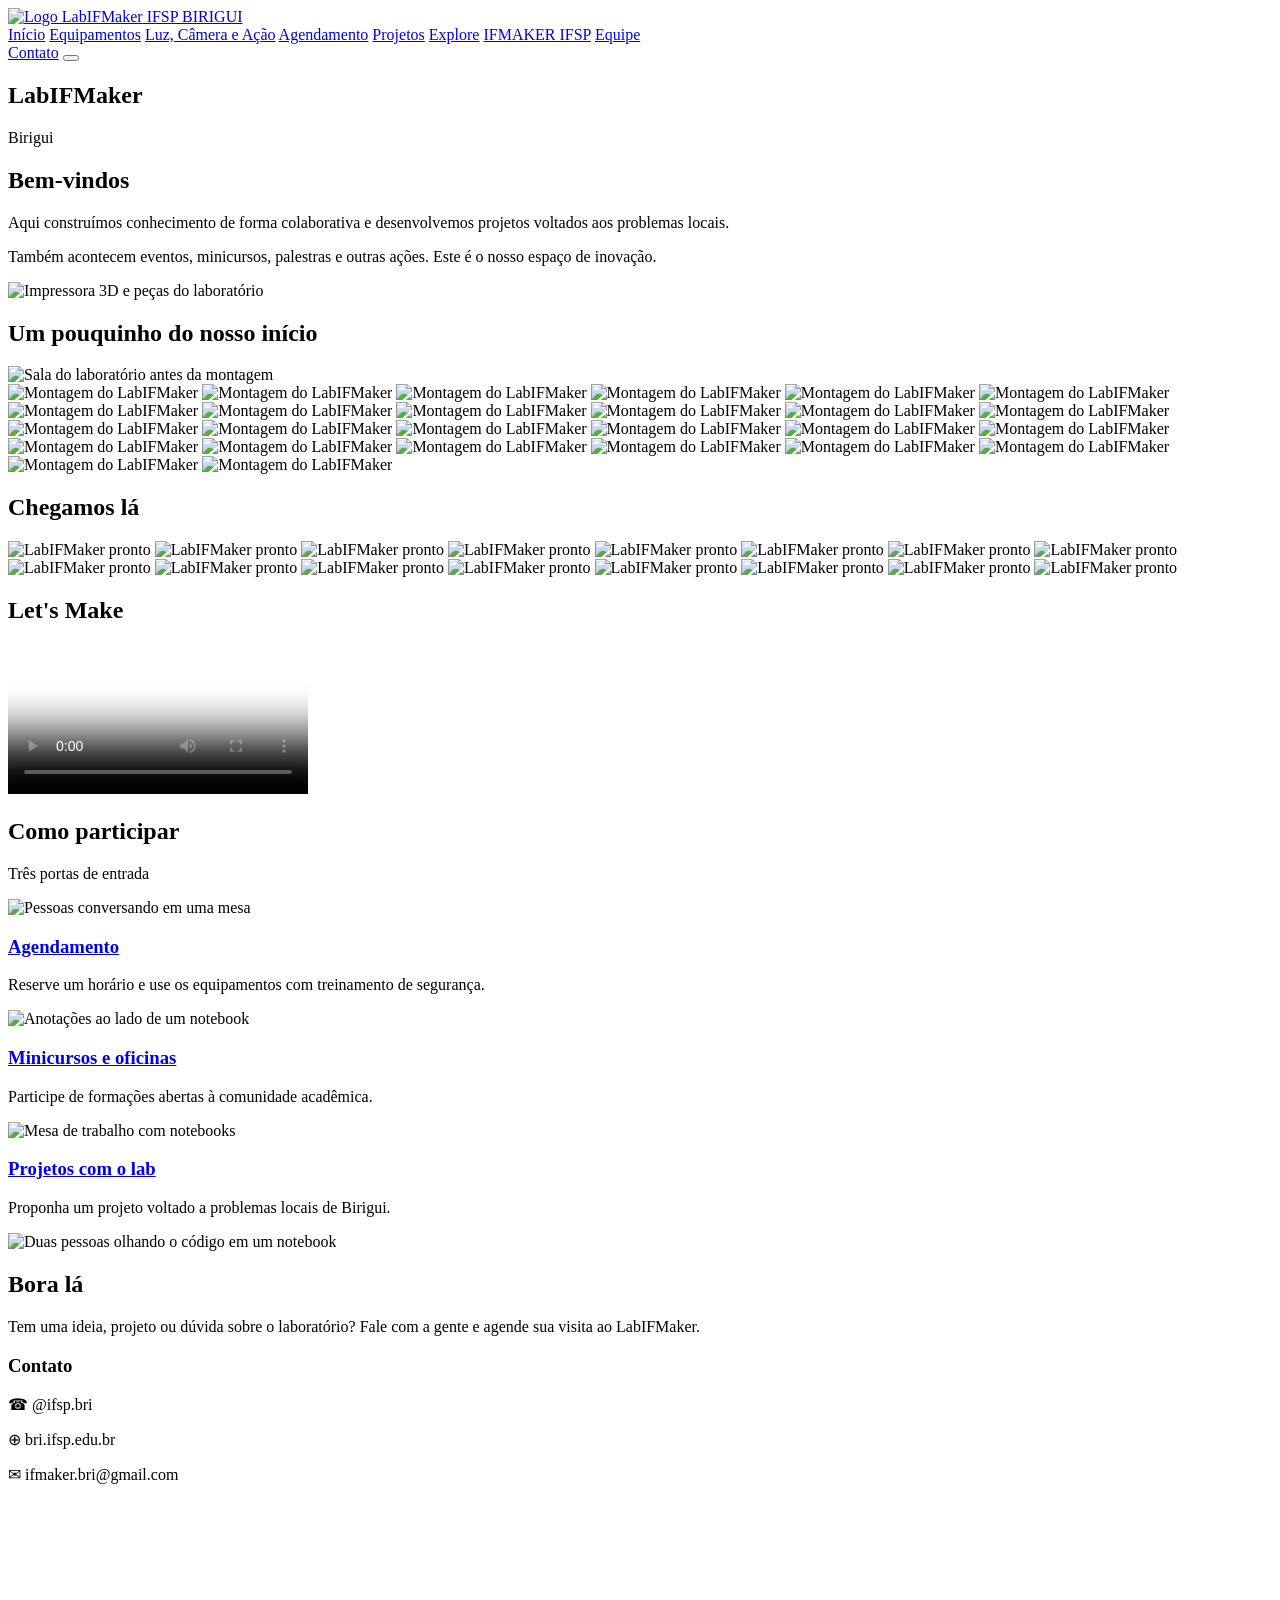
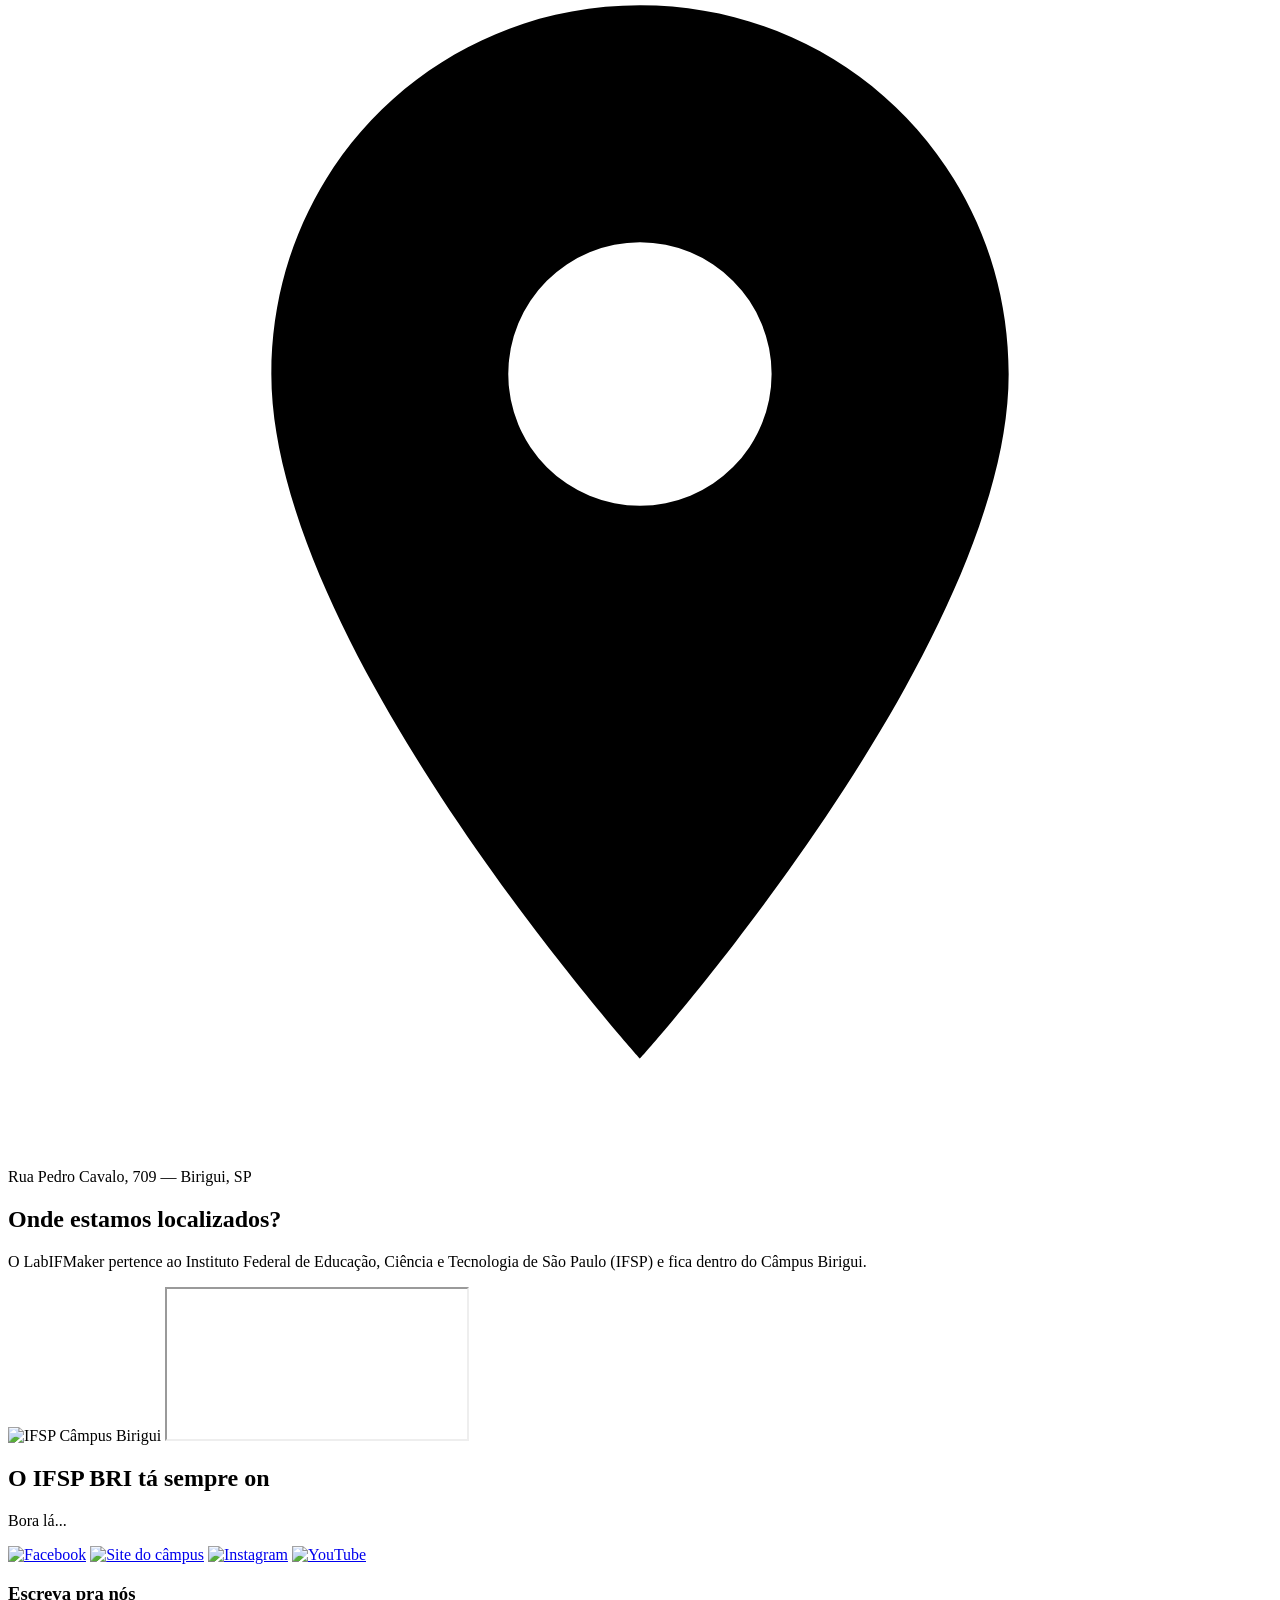
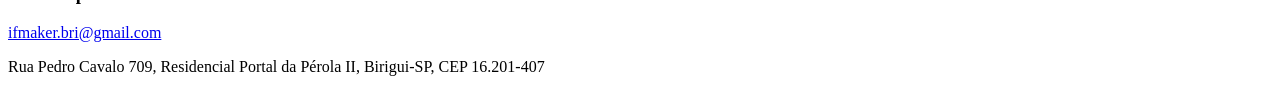
==== index.html @ 1c6f5b5e "implementação do JS" ====
<!DOCTYPE html>
<html lang="pt-br">
<head>
  <meta charset="UTF-8">
  <meta name="viewport" content="width=device-width, initial-scale=1">
  <title>Início - LabIFMaker Birigui</title>
  <link rel="preconnect" href="https://fonts.googleapis.com">
  <link rel="preconnect" href="https://fonts.gstatic.com" crossorigin>
  <link href="https://fonts.googleapis.com/css2?family=Poppins:wght@400;500;600;700&display=swap" rel="stylesheet">
  <link rel="stylesheet" href="style.css">
</head>
<body>

  <header>
    <a class="logo" href="index.html">
      <img src="IMGs/logo.png" alt="Logo LabIFMaker">
      IFSP BIRIGUI
    </a>
    <nav>
      <a href="index.html" class="ativo">Início</a>
      <a href="equipamentos.html">Equipamentos</a>
      <a href="luz-camera-acao.html">Luz, Câmera e Ação</a>
      <a href="agendamento.html">Agendamento</a>
      <a href="projetos.html">Projetos</a>
      <a href="explore.html">Explore</a>
      <a href="ifmaker-ifsp.html">IFMAKER IFSP</a>
      <a href="equipe.html">Equipe</a>
    </nav>
    <a class="botao" href="#contato">Contato</a>
    <button class="menu-botao" aria-label="Abrir menu"><span></span><span></span><span></span></button>
  </header>

  <section class="banner grande" style="background-image: url(IMGs/hero.jpg)">
    <h1>LabIFMaker</h1>
    <p>Birigui</p>
  </section>

  <section class="duas">
    <div>
      <h2 class="titulo">Bem-vindos</h2>
      <p>Aqui construímos conhecimento de forma colaborativa e desenvolvemos projetos voltados aos problemas locais.</p>
      <p>Também acontecem eventos, minicursos, palestras e outras ações. Este é o nosso espaço de inovação.</p>
    </div>
    <img src="IMGs/inicio-3.jpg" alt="Impressora 3D e peças do laboratório">
  </section>

  <section>
    <h2 class="titulo">Um pouquinho do nosso início</h2>
    <img class="largura" src="IMGs/inicio-5.jpg" alt="Sala do laboratório antes da montagem">
    <div class="carrossel">
      <img src="IMGs/inicio-4.jpg" alt="Montagem do LabIFMaker" loading="lazy">
      <img src="IMGs/inicio-6.jpg" alt="Montagem do LabIFMaker" loading="lazy">
      <img src="IMGs/inicio-7.jpg" alt="Montagem do LabIFMaker" loading="lazy">
      <img src="IMGs/inicio-8.jpg" alt="Montagem do LabIFMaker" loading="lazy">
      <img src="IMGs/inicio-9.jpg" alt="Montagem do LabIFMaker" loading="lazy">
      <img src="IMGs/inicio-10.jpg" alt="Montagem do LabIFMaker" loading="lazy">
      <img src="IMGs/inicio-11.jpg" alt="Montagem do LabIFMaker" loading="lazy">
      <img src="IMGs/inicio-12.jpg" alt="Montagem do LabIFMaker" loading="lazy">
      <img src="IMGs/inicio-13.jpg" alt="Montagem do LabIFMaker" loading="lazy">
      <img src="IMGs/inicio-14.jpg" alt="Montagem do LabIFMaker" loading="lazy">
      <img src="IMGs/inicio-15.jpg" alt="Montagem do LabIFMaker" loading="lazy">
      <img src="IMGs/inicio-16.jpg" alt="Montagem do LabIFMaker" loading="lazy">
      <img src="IMGs/inicio-17.jpg" alt="Montagem do LabIFMaker" loading="lazy">
      <img src="IMGs/inicio-18.jpg" alt="Montagem do LabIFMaker" loading="lazy">
      <img src="IMGs/inicio-19.jpg" alt="Montagem do LabIFMaker" loading="lazy">
      <img src="IMGs/inicio-20.jpg" alt="Montagem do LabIFMaker" loading="lazy">
      <img src="IMGs/inicio-21.jpg" alt="Montagem do LabIFMaker" loading="lazy">
      <img src="IMGs/inicio-22.jpg" alt="Montagem do LabIFMaker" loading="lazy">
      <img src="IMGs/inicio-23.jpg" alt="Montagem do LabIFMaker" loading="lazy">
      <img src="IMGs/inicio-24.jpg" alt="Montagem do LabIFMaker" loading="lazy">
      <img src="IMGs/inicio-25.jpg" alt="Montagem do LabIFMaker" loading="lazy">
      <img src="IMGs/inicio-26.jpg" alt="Montagem do LabIFMaker" loading="lazy">
      <img src="IMGs/inicio-27.jpg" alt="Montagem do LabIFMaker" loading="lazy">
      <img src="IMGs/inicio-28.jpg" alt="Montagem do LabIFMaker" loading="lazy">
      <img src="IMGs/inicio-29.jpg" alt="Montagem do LabIFMaker" loading="lazy">
      <img src="IMGs/inicio-30.jpg" alt="Montagem do LabIFMaker" loading="lazy">
    </div>
  </section>

  <section>
    <h2 class="titulo">Chegamos lá</h2>
    <div class="carrossel">
      <img src="IMGs/inicio-31.jpg" alt="LabIFMaker pronto" loading="lazy">
      <img src="IMGs/inicio-32.jpg" alt="LabIFMaker pronto" loading="lazy">
      <img src="IMGs/inicio-33.jpg" alt="LabIFMaker pronto" loading="lazy">
      <img src="IMGs/inicio-34.jpg" alt="LabIFMaker pronto" loading="lazy">
      <img src="IMGs/inicio-35.jpg" alt="LabIFMaker pronto" loading="lazy">
      <img src="IMGs/inicio-36.jpg" alt="LabIFMaker pronto" loading="lazy">
      <img src="IMGs/inicio-37.jpg" alt="LabIFMaker pronto" loading="lazy">
      <img src="IMGs/inicio-38.jpg" alt="LabIFMaker pronto" loading="lazy">
      <img src="IMGs/inicio-39.jpg" alt="LabIFMaker pronto" loading="lazy">
      <img src="IMGs/inicio-40.jpg" alt="LabIFMaker pronto" loading="lazy">
      <img src="IMGs/inicio-41.jpg" alt="LabIFMaker pronto" loading="lazy">
      <img src="IMGs/inicio-42.jpg" alt="LabIFMaker pronto" loading="lazy">
      <img src="IMGs/inicio-43.jpg" alt="LabIFMaker pronto" loading="lazy">
      <img src="IMGs/inicio-44.jpg" alt="LabIFMaker pronto" loading="lazy">
      <img src="IMGs/inicio-45.jpg" alt="LabIFMaker pronto" loading="lazy">
      <img src="IMGs/inicio-46.jpg" alt="LabIFMaker pronto" loading="lazy">
    </div>
  </section>

  <section>
    <h2 class="titulo">Let's Make</h2>
    <video controls poster="IMGs/inicio-47.jpg">
      <source src="VIDEOS/labifmaker-cnc-laser.mp4" type="video/mp4">
    </video>
  </section>

  <section id="participar">
    <div class="lateral">
      <div>
        <h2>Como participar</h2>
        <p class="subtitulo">Três portas de entrada</p>
      </div>
    </div>
    <div class="cards">
      <div class="card">
        <img src="IMGs/agendamento.jpg" alt="Pessoas conversando em uma mesa">
        <h3><a href="agendamento.html">Agendamento</a></h3>
        <p>Reserve um horário e use os equipamentos com treinamento de segurança.</p>
      </div>
      <div class="card">
        <img src="IMGs/oficinas.jpg" alt="Anotações ao lado de um notebook">
        <h3><a href="luz-camera-acao.html">Minicursos e oficinas</a></h3>
        <p>Participe de formações abertas à comunidade acadêmica.</p>
      </div>
      <div class="card">
        <img src="IMGs/projetos-lab.jpg" alt="Mesa de trabalho com notebooks">
        <h3><a href="projetos.html">Projetos com o lab</a></h3>
        <p>Proponha um projeto voltado a problemas locais de Birigui.</p>
      </div>
    </div>
  </section>

  <section id="contato">
    <img src="IMGs/contato.jpg" alt="Duas pessoas olhando o código em um notebook">
    <div class="direita">
      <h2>Bora lá</h2>
      <div class="linha">
        <p>Tem uma ideia, projeto ou dúvida sobre o laboratório? Fale com a gente e agende sua visita ao LabIFMaker.</p>
        <div class="caixa">
          <h3 class="chamada">Contato</h3>
          <p><span class="icone">&#9742;</span> @ifsp.bri</p>
          <p><span class="icone">&#8853;</span> bri.ifsp.edu.br</p>
          <p><span class="icone">&#9993;</span> ifmaker.bri@gmail.com</p>
          <p><span class="icone"><svg viewBox="0 0 24 24"><path d="M12 2C8.1 2 5 5.1 5 9c0 5.2 7 13 7 13s7-7.8 7-13c0-3.9-3.1-7-7-7zm0 9.5a2.5 2.5 0 1 1 0-5 2.5 2.5 0 0 1 0 5z"/></svg></span> Rua Pedro Cavalo, 709 — Birigui, SP</p>
        </div>
      </div>
    </div>
  </section>

  <section class="rodape">
    <div>
      <h2 class="titulo">Onde estamos localizados?</h2>
      <p>O LabIFMaker pertence ao Instituto Federal de Educação, Ciência e Tecnologia de São Paulo (IFSP) e fica dentro do Câmpus Birigui.</p>
      <img src="IMGs/agendamento-10.jpg" alt="IFSP Câmpus Birigui">
      <iframe title="Mapa do IFSP Birigui" loading="lazy" src="https://maps.google.com/maps?q=Rua+Pedro+Cavalo,+709,+Birigui+-+SP&amp;z=16&amp;output=embed"></iframe>
    </div>
    <div>
      <h2 class="titulo">O IFSP BRI tá sempre on</h2>
      <p>Bora lá...</p>
      <div class="icones">
        <a href="https://www.facebook.com/ifspbirigui"><img src="IMGs/agendamento-11.jpg" alt="Facebook"></a>
        <a href="https://bri.ifsp.edu.br"><img src="IMGs/agendamento-12.jpg" alt="Site do câmpus"></a>
        <a href="https://www.instagram.com/ifsp.bri"><img src="IMGs/agendamento-13.jpg" alt="Instagram"></a>
        <a href="https://www.youtube.com/IFSPBirigui_oficial"><img src="IMGs/agendamento-14.jpg" alt="YouTube"></a>
      </div>
      <h3 class="chamada">Escreva pra nós</h3>
      <p><a href="mailto:ifmaker.bri@gmail.com">ifmaker.bri@gmail.com</a></p>
      <p>Rua Pedro Cavalo 709, Residencial Portal da Pérola II, Birigui-SP, CEP 16.201-407</p>
    </div>
  </section>

  <script src="script.js"></script>
</body>
</html>
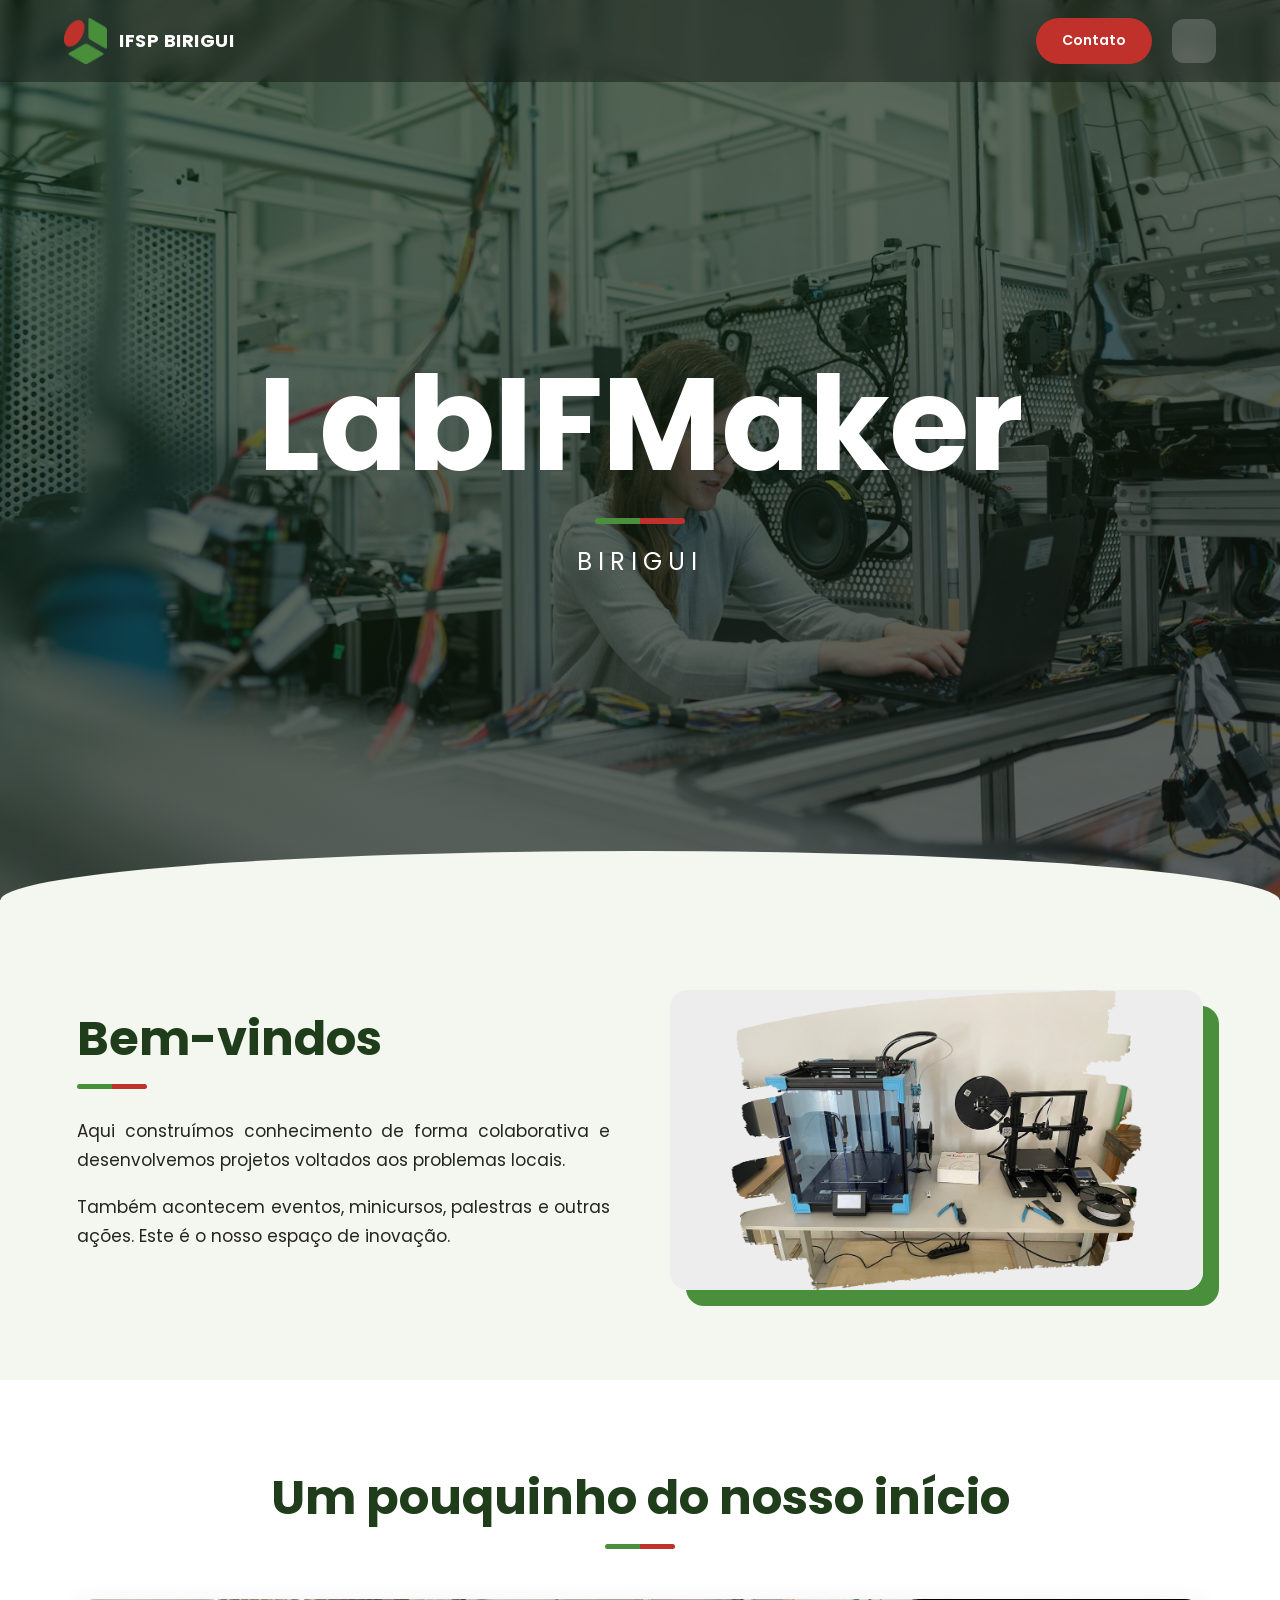
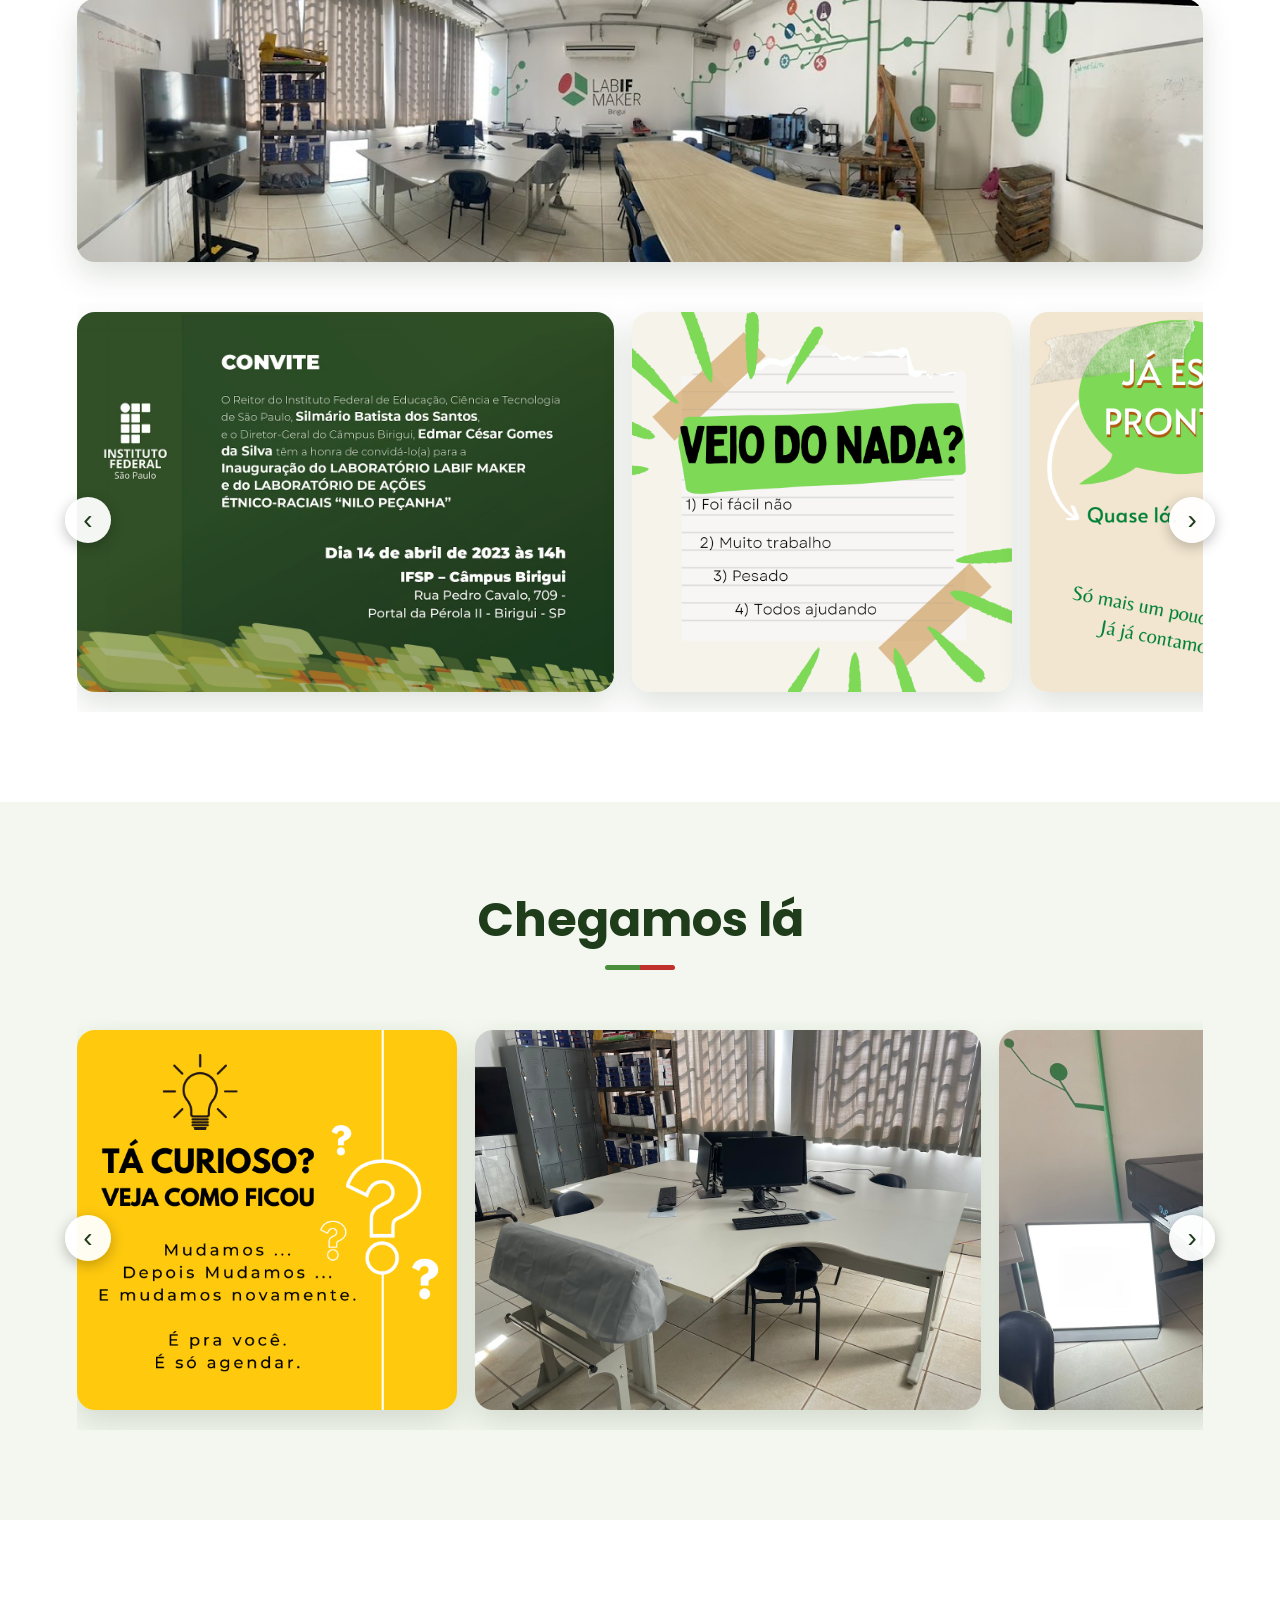
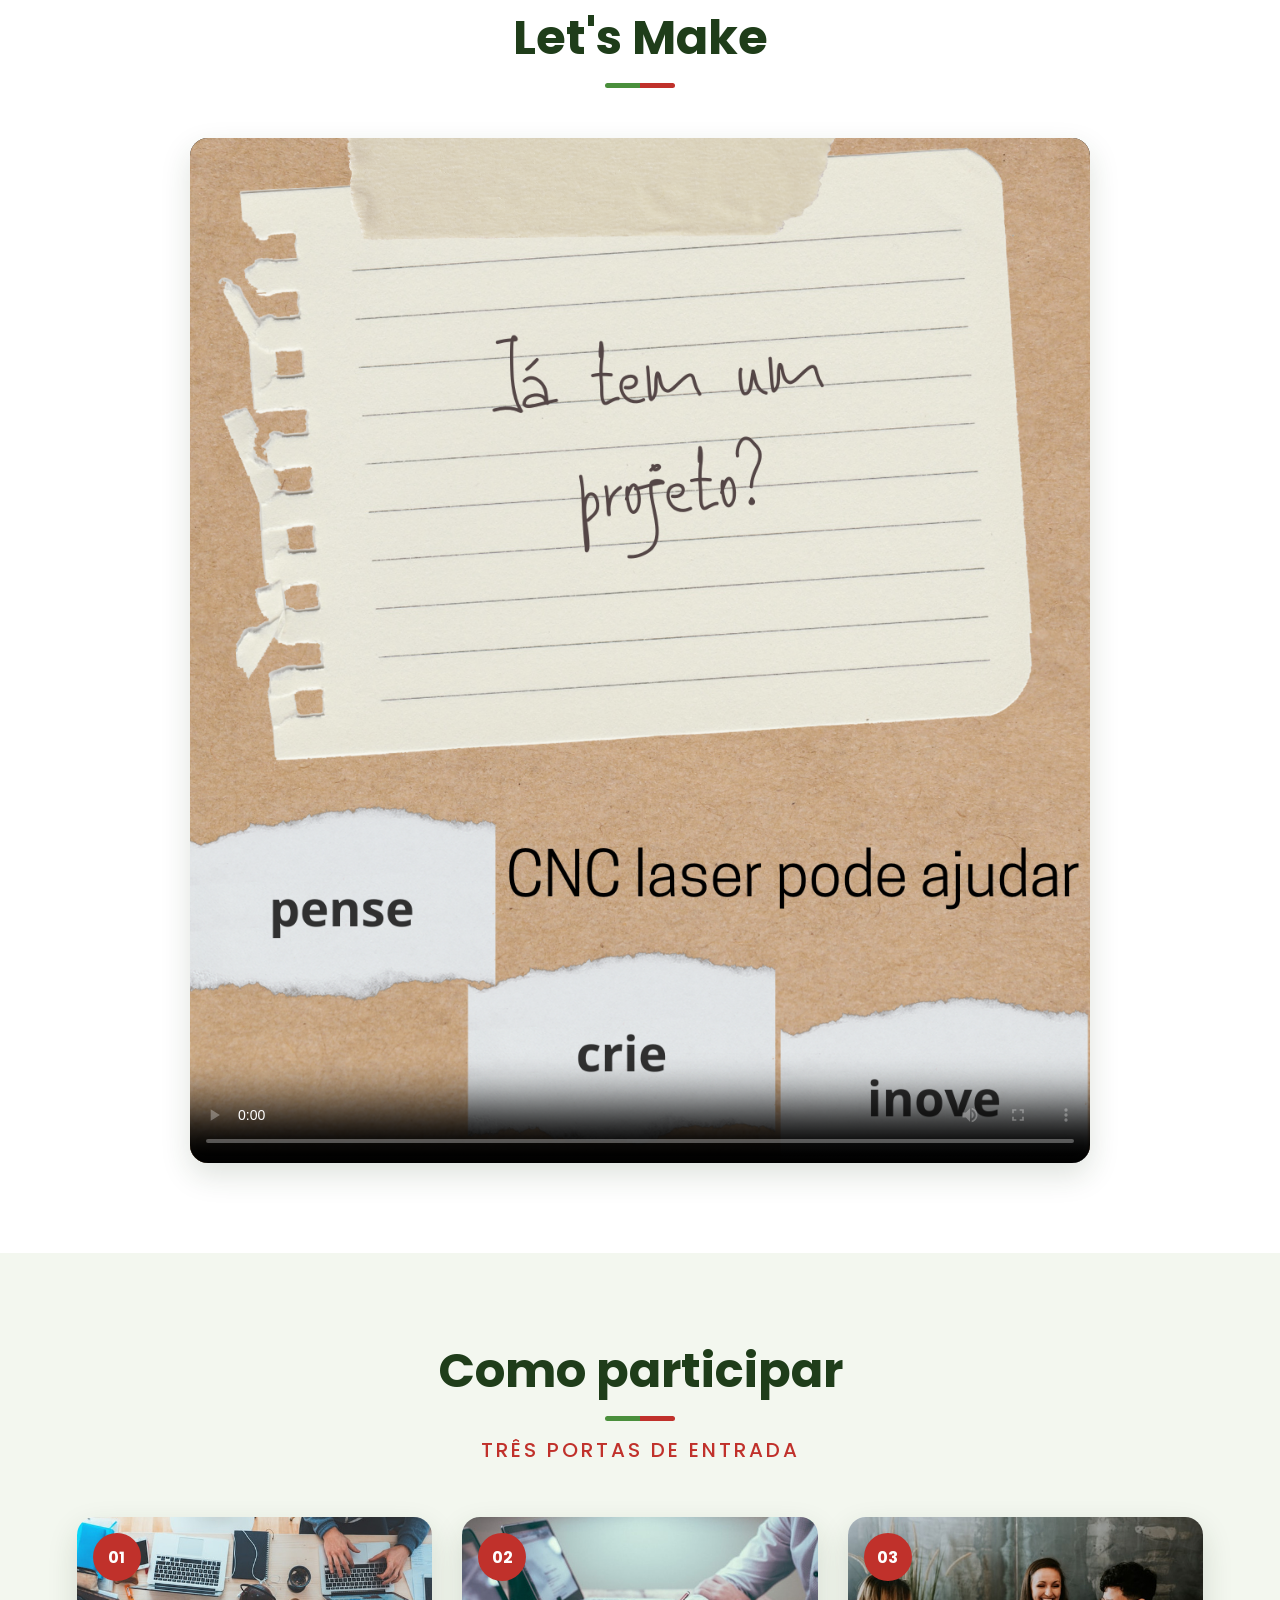
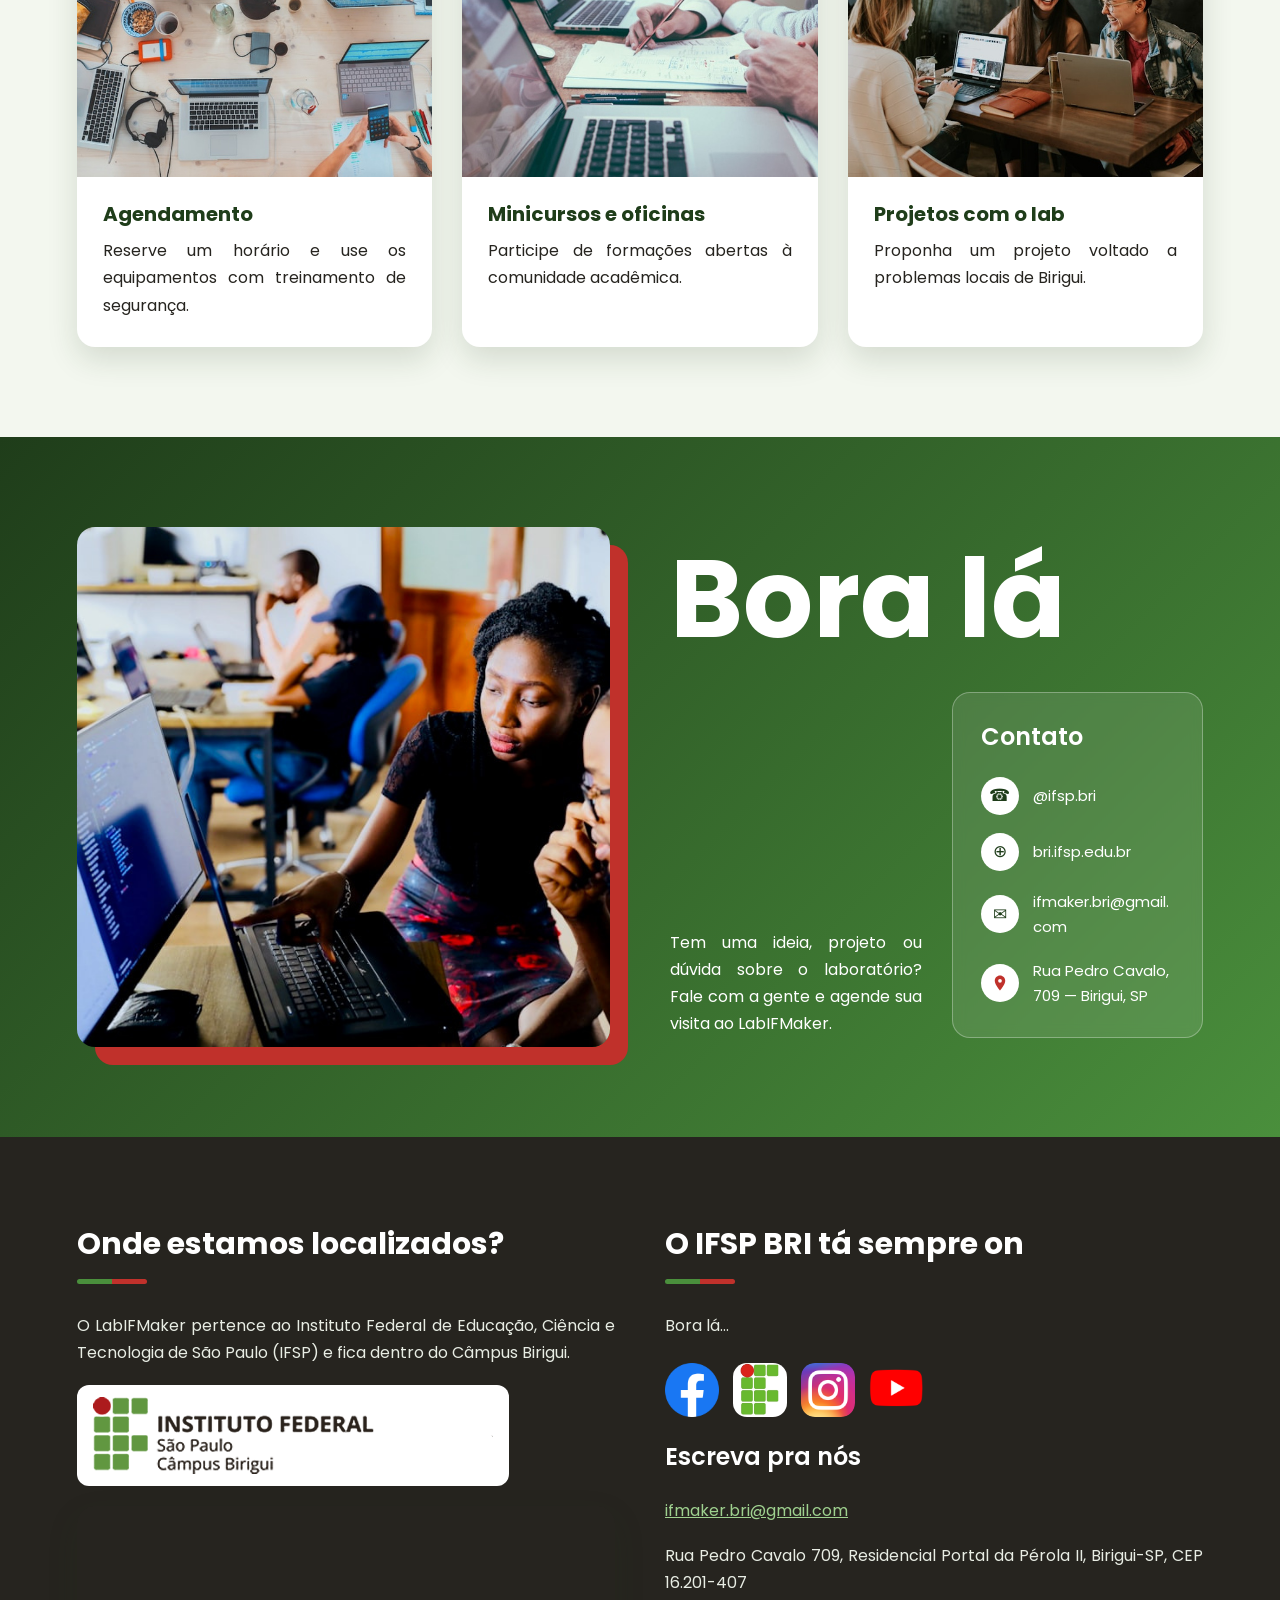
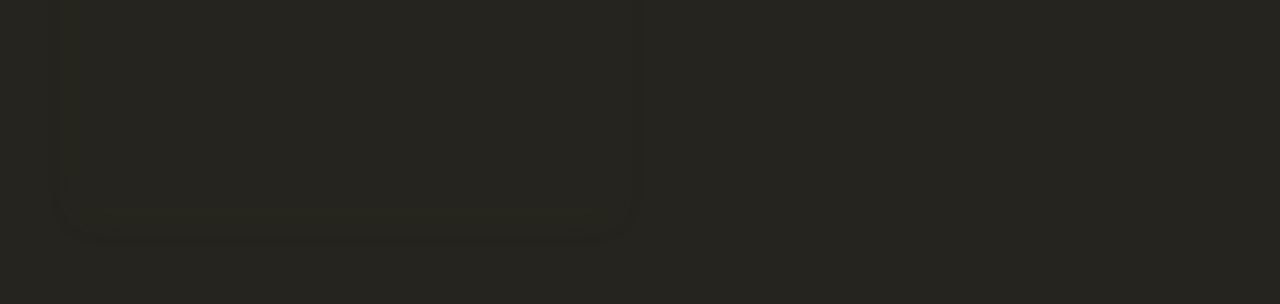
==== commit 9d75a367: "VIDEOSOK" ====
--- a/index.html
+++ b/index.html
@@ -102,7 +102,7 @@
   <section>
     <h2 class="titulo">Let's Make</h2>
     <video controls poster="IMGs/inicio-47.jpg">
-      <source src="VIDEOS/labifmaker-cnc-laser.mp4" type="video/mp4">
+      <source src="VIDEOS/LABIFMAKER-CNCLaser.mp4" type="video/mp4">
     </video>
   </section>
 
--- a/style.css
+++ b/style.css
@@ -0,0 +1,1055 @@
+:root {
+  --verde: #4a8f3c;
+  --verde-escuro: #1f3d1a;
+  --vermelho: #c0312b;
+  --escuro: #26241f;
+  --claro: #f3f7ef;
+  --branco: #ffffff;
+  --sombra: 0 12px 30px rgba(31, 61, 26, 0.15);
+  --raio: 18px;
+}
+
+* {
+  box-sizing: border-box;
+  margin: 0;
+  padding: 0;
+}
+
+html {
+  scroll-behavior: smooth;
+  scroll-padding-top: 90px;
+}
+
+body {
+  font-family: 'Poppins', Arial, Helvetica, sans-serif;
+  color: var(--escuro);
+  background: var(--branco);
+  line-height: 1.7;
+  overflow-x: hidden;
+}
+
+img {
+  display: block;
+  width: 100%;
+  object-fit: cover;
+}
+
+a {
+  color: var(--verde);
+}
+
+p {
+  text-align: justify;
+  hyphens: auto;
+}
+
+section {
+  padding: 90px max(6%, calc((100% - 1200px) / 2));
+}
+
+section:nth-of-type(even) {
+  background: var(--claro);
+}
+
+h2 {
+  font-size: clamp(30px, 4vw, 48px);
+  line-height: 1.15;
+  color: var(--verde-escuro);
+}
+
+h3 {
+  font-size: 18px;
+  line-height: 1.3;
+  margin-bottom: 10px;
+  color: var(--verde-escuro);
+}
+
+.titulo {
+  text-align: center;
+  margin-bottom: 50px;
+}
+
+.titulo::after,
+.lateral h2::after {
+  content: '';
+  display: block;
+  width: 70px;
+  height: 5px;
+  margin: 18px auto 0;
+  border-radius: 5px;
+  background: linear-gradient(90deg, var(--verde) 50%, var(--vermelho) 50%);
+}
+
+.duas .titulo,
+.rodape .titulo {
+  text-align: left;
+  margin-bottom: 28px;
+}
+
+.duas .titulo::after,
+.rodape .titulo::after {
+  margin-left: 0;
+}
+
+
+header {
+  position: fixed;
+  top: 0;
+  left: 0;
+  width: 100%;
+  z-index: 100;
+  display: flex;
+  justify-content: space-between;
+  align-items: center;
+  gap: 20px;
+  padding: 18px 5%;
+  background: rgba(0, 0, 0, 0.35);
+  backdrop-filter: blur(8px);
+  transition: padding 0.3s, background 0.3s, box-shadow 0.3s;
+}
+
+header.rolou {
+  padding: 10px 5%;
+  background: rgba(20, 24, 18, 0.92);
+  box-shadow: 0 4px 20px rgba(0, 0, 0, 0.25);
+}
+
+.logo {
+  display: flex;
+  align-items: center;
+  gap: 12px;
+  color: var(--branco);
+  font-weight: 700;
+  font-size: 18px;
+  letter-spacing: 0.5px;
+  text-decoration: none;
+  white-space: nowrap;
+}
+
+.logo img {
+  width: auto;
+  height: 46px;
+  transition: height 0.3s;
+}
+
+header.rolou .logo img {
+  height: 38px;
+}
+
+nav {
+  display: flex;
+  gap: 4px;
+}
+
+nav a {
+  color: var(--branco);
+  font-size: 14px;
+  text-decoration: none;
+  padding: 8px 12px;
+  border-radius: 30px;
+  transition: background 0.25s;
+}
+
+nav a:hover {
+  background: rgba(255, 255, 255, 0.18);
+}
+
+nav a.ativo {
+  background: var(--verde);
+  font-weight: 600;
+}
+
+.botao {
+  background: var(--vermelho);
+  color: var(--branco);
+  font-size: 14px;
+  font-weight: 600;
+  text-decoration: none;
+  padding: 11px 26px;
+  border-radius: 30px;
+  transition: background 0.25s, transform 0.25s;
+}
+
+.botao:hover {
+  background: #a52620;
+  transform: translateY(-2px);
+}
+
+.menu-botao {
+  display: none;
+  flex-direction: column;
+  justify-content: center;
+  gap: 5px;
+  width: 44px;
+  height: 44px;
+  padding: 0 10px;
+  border: 0;
+  border-radius: 12px;
+  background: rgba(255, 255, 255, 0.18);
+  cursor: pointer;
+}
+
+.menu-botao span {
+  height: 3px;
+  border-radius: 3px;
+  background: var(--branco);
+  transition: 0.3s;
+}
+
+header.aberto .menu-botao span:nth-child(1) {
+  translate: 0 8px;
+  rotate: 45deg;
+}
+
+header.aberto .menu-botao span:nth-child(2) {
+  opacity: 0;
+}
+
+header.aberto .menu-botao span:nth-child(3) {
+  translate: 0 -8px;
+  rotate: -45deg;
+}
+
+
+.banner {
+  position: relative;
+  display: flex;
+  flex-direction: column;
+  justify-content: center;
+  align-items: center;
+  min-height: 62vh;
+  padding: 150px 6% 110px;
+  text-align: center;
+  color: var(--branco);
+  background-size: cover;
+  background-position: center;
+}
+
+.banner.grande {
+  min-height: 100vh;
+}
+
+.banner::before {
+  content: '';
+  position: absolute;
+  inset: 0;
+  background: linear-gradient(160deg, rgba(20, 45, 15, 0.7), rgba(15, 15, 15, 0.65));
+}
+
+.banner::after {
+  content: '';
+  position: absolute;
+  left: 0;
+  right: 0;
+  bottom: -1px;
+  height: 50px;
+  background: var(--claro);
+  border-radius: 50% 50% 0 0 / 100% 100% 0 0;
+}
+
+.banner > * {
+  position: relative;
+  z-index: 1;
+}
+
+.banner h1 {
+  color: var(--branco);
+  font-size: clamp(40px, 8vw, 96px);
+  font-weight: 700;
+  line-height: 1.05;
+  letter-spacing: -1px;
+  animation: subir 1s ease both;
+}
+
+.banner.grande h1 {
+  font-size: clamp(52px, 11vw, 130px);
+}
+
+.banner h1::after {
+  content: '';
+  display: block;
+  width: 90px;
+  height: 6px;
+  margin: 24px auto 0;
+  border-radius: 6px;
+  background: linear-gradient(90deg, var(--verde) 50%, var(--vermelho) 50%);
+}
+
+.banner p {
+  margin-top: 18px;
+  font-size: clamp(16px, 2.2vw, 24px);
+  letter-spacing: 6px;
+  text-align: center;
+  text-transform: uppercase;
+  animation: subir 1s 0.25s ease both;
+}
+
+@keyframes subir {
+  from {
+    opacity: 0;
+    translate: 0 40px;
+  }
+  to {
+    opacity: 1;
+    translate: 0 0;
+  }
+}
+
+
+.texto-centro {
+  max-width: 860px;
+  margin: 0 auto 30px;
+  font-size: 18px;
+}
+
+.largura {
+  display: block;
+  width: auto;
+  max-width: 100%;
+  max-height: 480px;
+  margin: 0 auto 40px;
+  border-radius: var(--raio);
+  box-shadow: var(--sombra);
+}
+
+.duas {
+  display: grid;
+  grid-template-columns: repeat(auto-fit, minmax(300px, 1fr));
+  gap: 60px;
+  align-items: center;
+}
+
+.duas p {
+  margin-bottom: 18px;
+  font-size: 17px;
+}
+
+.duas img {
+  height: auto;
+  border-radius: var(--raio);
+  box-shadow: 16px 16px 0 var(--verde);
+}
+
+.caixa,
+.card,
+figure {
+  background: var(--branco);
+  border-radius: var(--raio);
+  box-shadow: var(--sombra);
+  padding: 28px;
+}
+
+.chamada {
+  margin-bottom: 24px;
+  font-size: 24px;
+  font-weight: 600;
+}
+
+.item {
+  margin-bottom: 24px;
+}
+
+.item:last-child {
+  margin-bottom: 0;
+}
+
+.item p {
+  font-size: 15px;
+}
+
+.redes {
+  display: flex;
+  flex-wrap: wrap;
+  gap: 14px;
+  margin: 24px 0;
+}
+
+.texto-centro + .redes {
+  justify-content: center;
+}
+
+.redes a {
+  background: var(--verde);
+  color: var(--branco);
+  font-weight: 600;
+  text-decoration: none;
+  padding: 12px 28px;
+  border-radius: 40px;
+  transition: background 0.25s, transform 0.25s;
+}
+
+.redes a:hover {
+  background: var(--vermelho);
+  transform: translateY(-3px);
+}
+
+
+.carrossel-box {
+  position: relative;
+  min-width: 0;
+}
+
+.carrossel {
+  display: flex;
+  gap: 18px;
+  min-width: 0;
+  padding: 10px 4px 20px;
+  overflow-x: auto;
+  scroll-snap-type: x mandatory;
+  scrollbar-width: thin;
+  scrollbar-color: var(--verde) transparent;
+}
+
+.carrossel img {
+  flex: 0 0 auto;
+  width: auto;
+  height: 380px;
+  border-radius: var(--raio);
+  box-shadow: var(--sombra);
+  scroll-snap-align: start;
+  transition: transform 0.3s;
+}
+
+.carrossel img:hover {
+  transform: scale(1.03);
+}
+
+.seta-carrossel {
+  position: absolute;
+  top: calc(50% - 10px);
+  z-index: 2;
+  width: 46px;
+  height: 46px;
+  border: 0;
+  border-radius: 50%;
+  background: rgba(255, 255, 255, 0.95);
+  color: var(--verde-escuro);
+  font-size: 28px;
+  line-height: 1;
+  cursor: pointer;
+  box-shadow: 0 4px 14px rgba(0, 0, 0, 0.25);
+  transition: background 0.25s, color 0.25s;
+}
+
+.seta-carrossel:hover {
+  background: var(--verde);
+  color: var(--branco);
+}
+
+.anterior {
+  left: -12px;
+}
+
+.proximo {
+  right: -12px;
+}
+
+
+#equipamentos {
+  display: grid;
+  grid-template-columns: repeat(auto-fit, minmax(320px, 1fr));
+  gap: 60px;
+  align-items: center;
+}
+
+.fotos {
+  display: grid;
+  grid-template-columns: 1fr 1fr;
+  gap: 20px;
+}
+
+.fotos img {
+  height: 460px;
+  border-radius: var(--raio);
+  box-shadow: var(--sombra);
+}
+
+.fotos img:last-child {
+  margin-top: 50px;
+}
+
+.caixa-titulo {
+  display: inline-block;
+  margin-bottom: 24px;
+  padding: 14px 26px;
+  border-radius: 40px;
+  background: var(--verde);
+  color: var(--branco);
+  font-weight: 600;
+}
+
+#equipamentos .caixa {
+  display: grid;
+  grid-template-columns: repeat(auto-fit, minmax(200px, 1fr));
+  gap: 24px;
+  margin-bottom: 30px;
+  border-top: 5px solid var(--verde);
+}
+
+#equipamentos .item {
+  margin: 0;
+}
+
+#equipamentos h2 {
+  color: var(--verde);
+}
+
+section.equipamento {
+  display: grid;
+  grid-template-columns: 280px 1fr;
+  gap: 40px;
+  align-items: center;
+  padding-top: 50px;
+  padding-bottom: 50px;
+}
+
+.cartao-img {
+  height: auto;
+  border-radius: var(--raio);
+  box-shadow: var(--sombra);
+}
+
+.equipamento .chamada {
+  margin: 0;
+  color: var(--verde);
+  font-size: clamp(28px, 3vw, 40px);
+  text-align: center;
+}
+
+
+#projetos {
+  display: grid;
+  grid-template-columns: repeat(auto-fit, minmax(280px, 1fr));
+  gap: 30px;
+  align-items: center;
+}
+
+#projetos .coluna {
+  display: flex;
+  flex-direction: column;
+  gap: 20px;
+}
+
+#projetos .coluna img {
+  height: 380px;
+  border-radius: var(--raio);
+  box-shadow: var(--sombra);
+}
+
+#projetos h2 {
+  color: var(--vermelho);
+}
+
+#projetos .caixa {
+  border-left: 6px solid var(--vermelho);
+}
+
+
+#participar {
+  display: grid;
+  gap: 50px;
+}
+
+.lateral {
+  text-align: center;
+}
+
+.subtitulo {
+  margin-top: 12px;
+  color: var(--vermelho);
+  font-size: 20px;
+  font-weight: 500;
+  letter-spacing: 3px;
+  text-align: center;
+  text-transform: uppercase;
+}
+
+.cards {
+  display: grid;
+  grid-template-columns: repeat(auto-fit, minmax(260px, 1fr));
+  gap: 30px;
+  counter-reset: passo;
+}
+
+.card {
+  position: relative;
+  padding: 0 0 28px;
+  overflow: hidden;
+  counter-increment: passo;
+}
+
+.card::before {
+  content: '0' counter(passo);
+  position: absolute;
+  top: 16px;
+  left: 16px;
+  display: grid;
+  place-items: center;
+  width: 48px;
+  height: 48px;
+  border-radius: 50%;
+  background: var(--vermelho);
+  color: var(--branco);
+  font-weight: 700;
+}
+
+.card img {
+  height: 260px;
+  margin-bottom: 24px;
+}
+
+.card h3,
+.card p {
+  padding: 0 26px;
+}
+
+.card h3 a {
+  color: var(--verde-escuro);
+  font-size: 20px;
+  text-decoration: none;
+}
+
+
+.linha-tempo .caixa {
+  max-width: 900px;
+  margin: 0 auto 22px;
+  border-left: 5px solid var(--verde);
+}
+
+.linha-tempo h3 {
+  display: inline-block;
+  margin-bottom: 12px;
+  padding: 4px 16px;
+  border-radius: 30px;
+  background: var(--vermelho);
+  color: var(--branco);
+  font-size: 14px;
+}
+
+.passos {
+  max-width: 900px;
+  margin: 0 auto;
+  list-style: none;
+  counter-reset: p;
+}
+
+.passos li {
+  position: relative;
+  margin-bottom: 26px;
+  padding: 28px 28px 28px 90px;
+  border-radius: var(--raio);
+  background: var(--branco);
+  box-shadow: var(--sombra);
+  counter-increment: p;
+}
+
+.passos li::before {
+  content: counter(p);
+  position: absolute;
+  top: 24px;
+  left: 24px;
+  display: grid;
+  place-items: center;
+  width: 46px;
+  height: 46px;
+  border-radius: 50%;
+  background: var(--verde);
+  color: var(--branco);
+  font-size: 20px;
+  font-weight: 700;
+}
+
+.passos img {
+  width: auto;
+  max-width: 100%;
+  margin-top: 16px;
+  border-radius: 12px;
+  box-shadow: 0 6px 18px rgba(0, 0, 0, 0.15);
+}
+
+.sites {
+  display: grid;
+  grid-template-columns: repeat(auto-fill, minmax(210px, 1fr));
+  gap: 22px;
+  margin-bottom: 40px;
+}
+
+.sites a {
+  display: flex;
+  flex-direction: column;
+  justify-content: flex-end;
+  padding: 14px;
+  border-radius: var(--raio);
+  background: var(--branco);
+  box-shadow: var(--sombra);
+  color: var(--verde-escuro);
+  font-size: 14px;
+  font-weight: 500;
+  line-height: 1.4;
+  text-align: center;
+  text-decoration: none;
+}
+
+.sites a:hover {
+  background: var(--verde);
+  color: var(--branco);
+  transform: translateY(-6px);
+}
+
+.sites img {
+  height: 150px;
+  margin-bottom: 12px;
+  border-radius: 12px;
+}
+
+video {
+  display: block;
+  width: 100%;
+  max-width: 900px;
+  margin: 30px auto 0;
+  border-radius: var(--raio);
+  background: #000;
+  box-shadow: var(--sombra);
+}
+
+.grade {
+  display: grid;
+  grid-template-columns: repeat(auto-fit, minmax(260px, 1fr));
+  gap: 28px;
+}
+
+.grade .caixa img {
+  height: 220px;
+  margin-bottom: 16px;
+  border-radius: 12px;
+  object-fit: contain;
+}
+
+.grade .caixa h3 a {
+  color: var(--verde-escuro);
+  text-decoration: none;
+}
+
+.grade.equipe {
+  grid-template-columns: repeat(auto-fit, minmax(200px, 1fr));
+}
+
+figure {
+  padding: 28px 20px;
+  text-align: center;
+}
+
+figure img {
+  width: 190px;
+  height: 190px;
+  margin: 0 auto 18px;
+  border: 5px solid var(--verde);
+  border-radius: 50%;
+}
+
+figcaption {
+  font-size: 15px;
+  line-height: 1.5;
+}
+
+figcaption strong {
+  display: block;
+  color: var(--verde-escuro);
+}
+
+.card:hover,
+.grade .caixa:hover,
+figure:hover {
+  transform: translateY(-8px);
+  box-shadow: 0 20px 40px rgba(31, 61, 26, 0.22);
+}
+
+
+#contato {
+  display: grid;
+  grid-template-columns: repeat(auto-fit, minmax(300px, 1fr));
+  gap: 60px;
+  align-items: center;
+  background: linear-gradient(135deg, var(--verde-escuro), var(--verde));
+  color: var(--branco);
+}
+
+#contato > img {
+  height: 520px;
+  border-radius: var(--raio);
+  box-shadow: 18px 18px 0 var(--vermelho);
+}
+
+#contato h2 {
+  margin-bottom: 30px;
+  color: var(--branco);
+  font-size: clamp(56px, 9vw, 110px);
+}
+
+#contato .linha {
+  display: grid;
+  grid-template-columns: repeat(auto-fit, minmax(240px, 1fr));
+  gap: 30px;
+  align-items: end;
+}
+
+#contato .caixa {
+  border: 1px solid rgba(255, 255, 255, 0.3);
+  background: rgba(255, 255, 255, 0.1);
+  box-shadow: none;
+  backdrop-filter: blur(6px);
+}
+
+#contato .chamada {
+  color: var(--branco);
+}
+
+#contato .caixa p {
+  display: flex;
+  align-items: center;
+  gap: 14px;
+  margin-bottom: 18px;
+  font-size: 15px;
+  overflow-wrap: anywhere;
+  text-align: left;
+}
+
+#contato .caixa p:last-child {
+  margin-bottom: 0;
+}
+
+.icone {
+  display: grid;
+  flex-shrink: 0;
+  place-items: center;
+  width: 38px;
+  height: 38px;
+  border-radius: 50%;
+  background: var(--branco);
+  color: var(--verde-escuro);
+  font-size: 17px;
+}
+
+.icone svg {
+  width: 18px;
+  height: 18px;
+  fill: var(--vermelho);
+}
+
+section.rodape {
+  display: grid;
+  grid-template-columns: repeat(auto-fit, minmax(300px, 1fr));
+  gap: 50px;
+  background: var(--escuro);
+  color: #e8ede4;
+}
+
+.rodape h2,
+.rodape h3 {
+  color: var(--branco);
+}
+
+.rodape h2 {
+  font-size: 30px;
+}
+
+.rodape p {
+  margin-bottom: 18px;
+}
+
+.rodape a {
+  color: #9fd18f;
+}
+
+.rodape > div > img {
+  width: auto;
+  max-width: 100%;
+  margin-bottom: 20px;
+  padding: 12px 16px;
+  border-radius: 12px;
+  background: var(--branco);
+}
+
+iframe {
+  width: 100%;
+  height: 300px;
+  border: 0;
+  border-radius: var(--raio);
+  box-shadow: var(--sombra);
+}
+
+.icones {
+  display: flex;
+  gap: 14px;
+  margin: 24px 0;
+}
+
+.icones img {
+  width: 54px;
+  height: 54px;
+  border-radius: 14px;
+  transition: transform 0.25s;
+}
+
+.icones a:hover img {
+  transform: translateY(-5px) rotate(-4deg);
+}
+
+
+.barra-progresso {
+  position: fixed;
+  top: 0;
+  left: 0;
+  z-index: 200;
+  width: 0;
+  height: 4px;
+  background: linear-gradient(90deg, var(--verde), var(--vermelho));
+}
+
+.voltar-topo {
+  position: fixed;
+  right: 24px;
+  bottom: 24px;
+  z-index: 150;
+  width: 50px;
+  height: 50px;
+  border: 0;
+  border-radius: 50%;
+  background: var(--vermelho);
+  color: var(--branco);
+  font-size: 24px;
+  cursor: pointer;
+  box-shadow: var(--sombra);
+  opacity: 0;
+  pointer-events: none;
+  translate: 0 20px;
+  transition: opacity 0.3s, translate 0.3s;
+}
+
+.voltar-topo.visivel {
+  opacity: 1;
+  pointer-events: auto;
+  translate: 0 0;
+}
+
+.revelar {
+  opacity: 0;
+  translate: 0 40px;
+  transition: opacity 0.8s ease, translate 0.8s ease, transform 0.3s, box-shadow 0.3s, background 0.3s, color 0.3s;
+}
+
+.revelar.aparece {
+  opacity: 1;
+  translate: 0 0;
+}
+
+
+@media (min-width: 901px) {
+  .banner {
+    background-attachment: fixed;
+  }
+}
+
+@media (max-width: 1280px) {
+  .menu-botao {
+    display: flex;
+  }
+
+  .botao {
+    margin-left: auto;
+  }
+
+  nav {
+    position: absolute;
+    top: 100%;
+    left: 0;
+    display: none;
+    flex-direction: column;
+    gap: 6px;
+    width: 100%;
+    padding: 12px 5% 24px;
+    background: rgba(20, 24, 18, 0.97);
+  }
+
+  header.aberto nav {
+    display: flex;
+  }
+
+  nav a {
+    padding: 14px 18px;
+    font-size: 16px;
+  }
+}
+
+@media (max-width: 800px) {
+  section {
+    padding-top: 60px;
+    padding-bottom: 60px;
+  }
+
+  section.equipamento {
+    grid-template-columns: 1fr;
+    gap: 24px;
+  }
+
+  .cartao-img {
+    max-width: 320px;
+    margin: 0 auto;
+  }
+
+  .carrossel img {
+    height: 280px;
+  }
+
+  .seta-carrossel {
+    display: none;
+  }
+
+  .fotos img {
+    height: 300px;
+  }
+
+  .duas img {
+    box-shadow: 10px 10px 0 var(--verde);
+  }
+
+  #contato > img {
+    height: 360px;
+    box-shadow: 10px 10px 0 var(--vermelho);
+  }
+
+  .passos li {
+    padding: 80px 20px 24px;
+  }
+
+  .logo {
+    font-size: 15px;
+  }
+
+  .botao {
+    padding: 9px 18px;
+  }
+}
+
+@media (max-width: 480px) {
+  .logo {
+    font-size: 13px;
+  }
+
+  .logo img {
+    height: 36px;
+  }
+}
+
+@media (prefers-reduced-motion: reduce) {
+  * {
+    animation: none !important;
+    transition: none !important;
+    scroll-behavior: auto !important;
+  }
+
+  .revelar {
+    opacity: 1;
+    translate: none;
+  }
+}
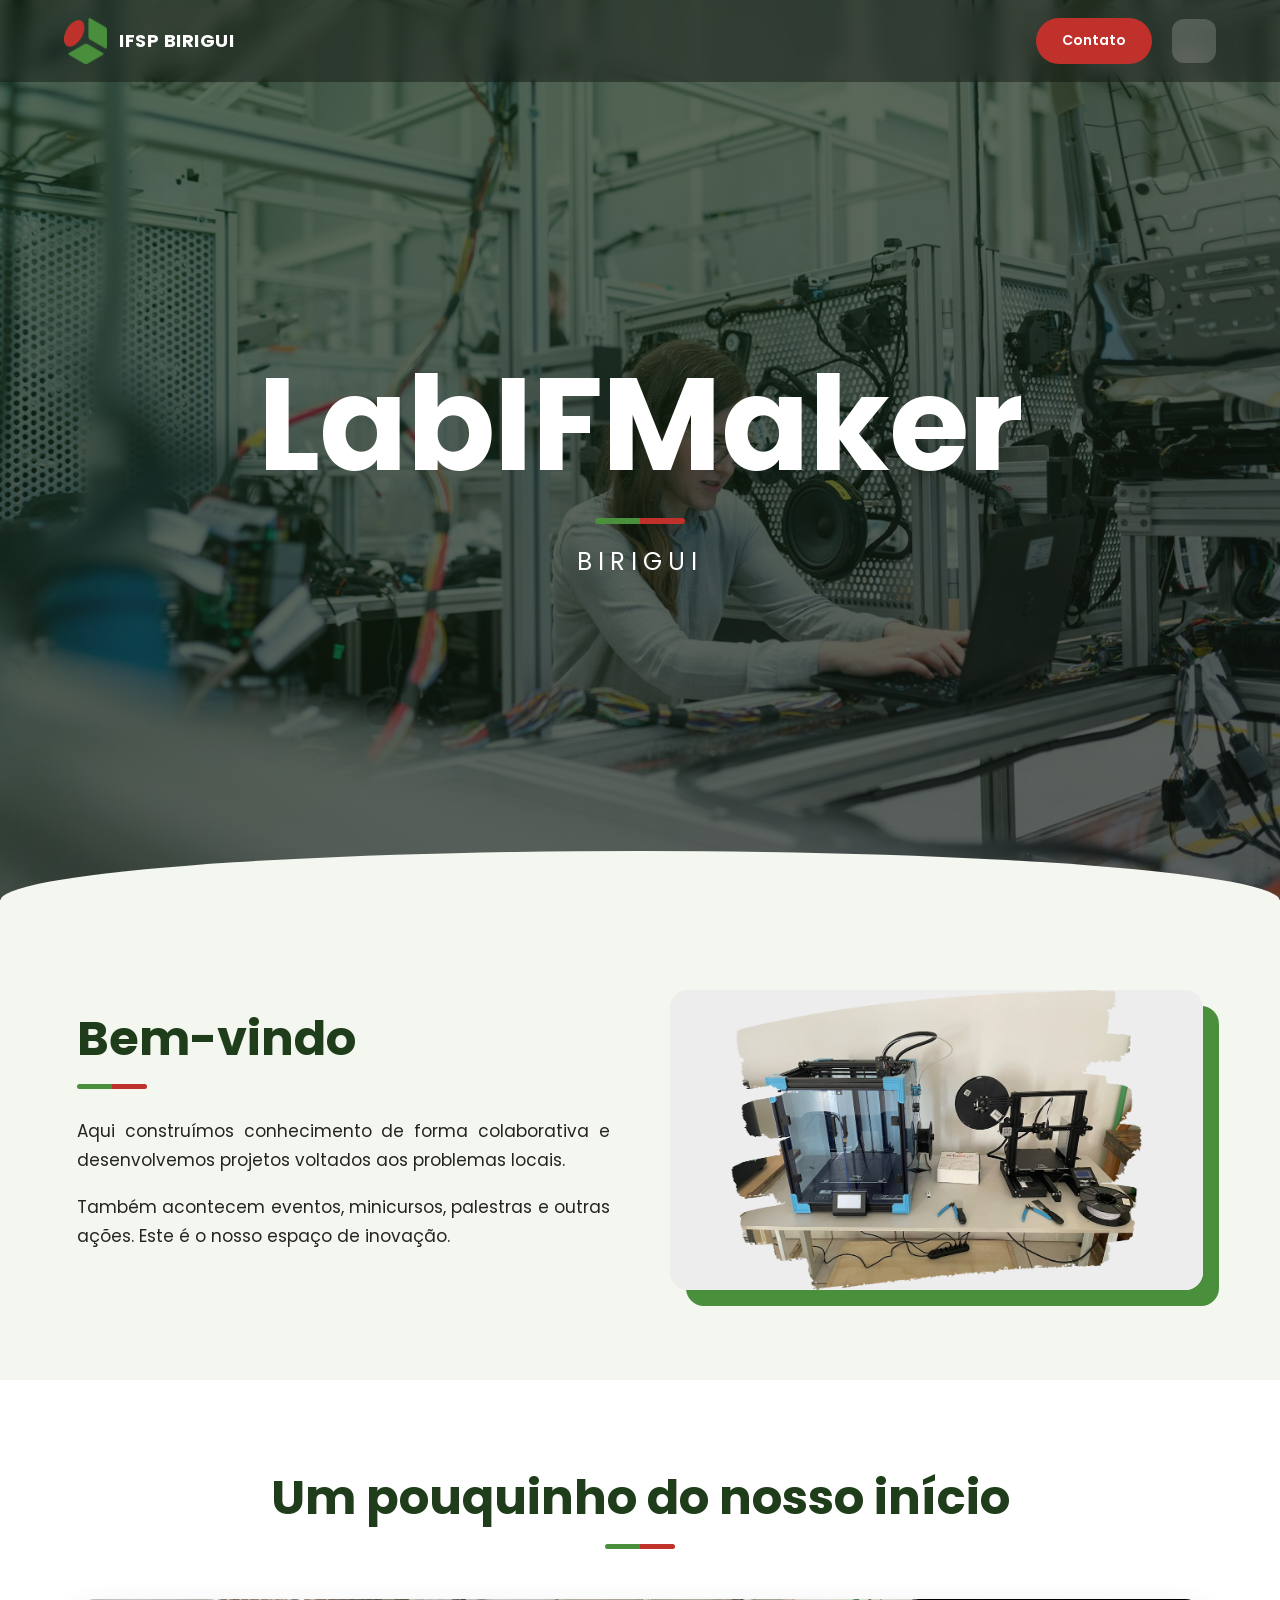
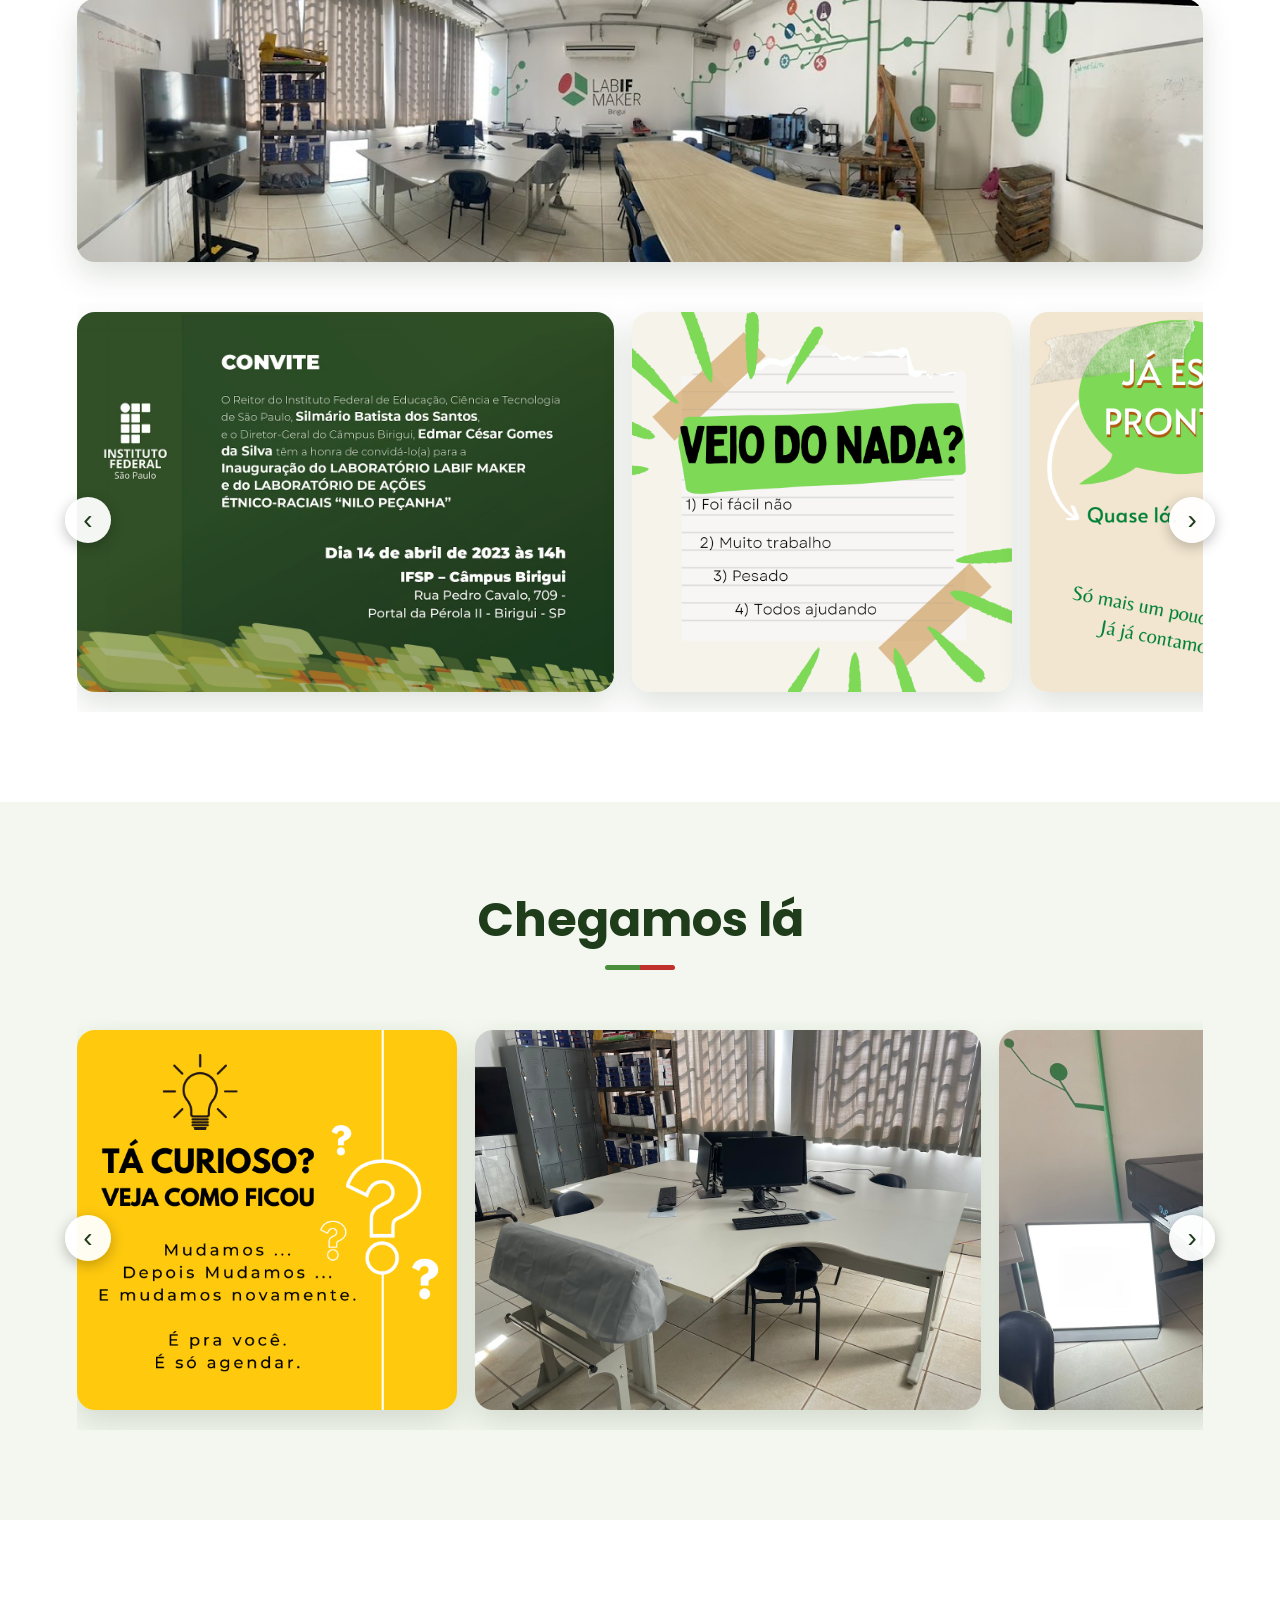
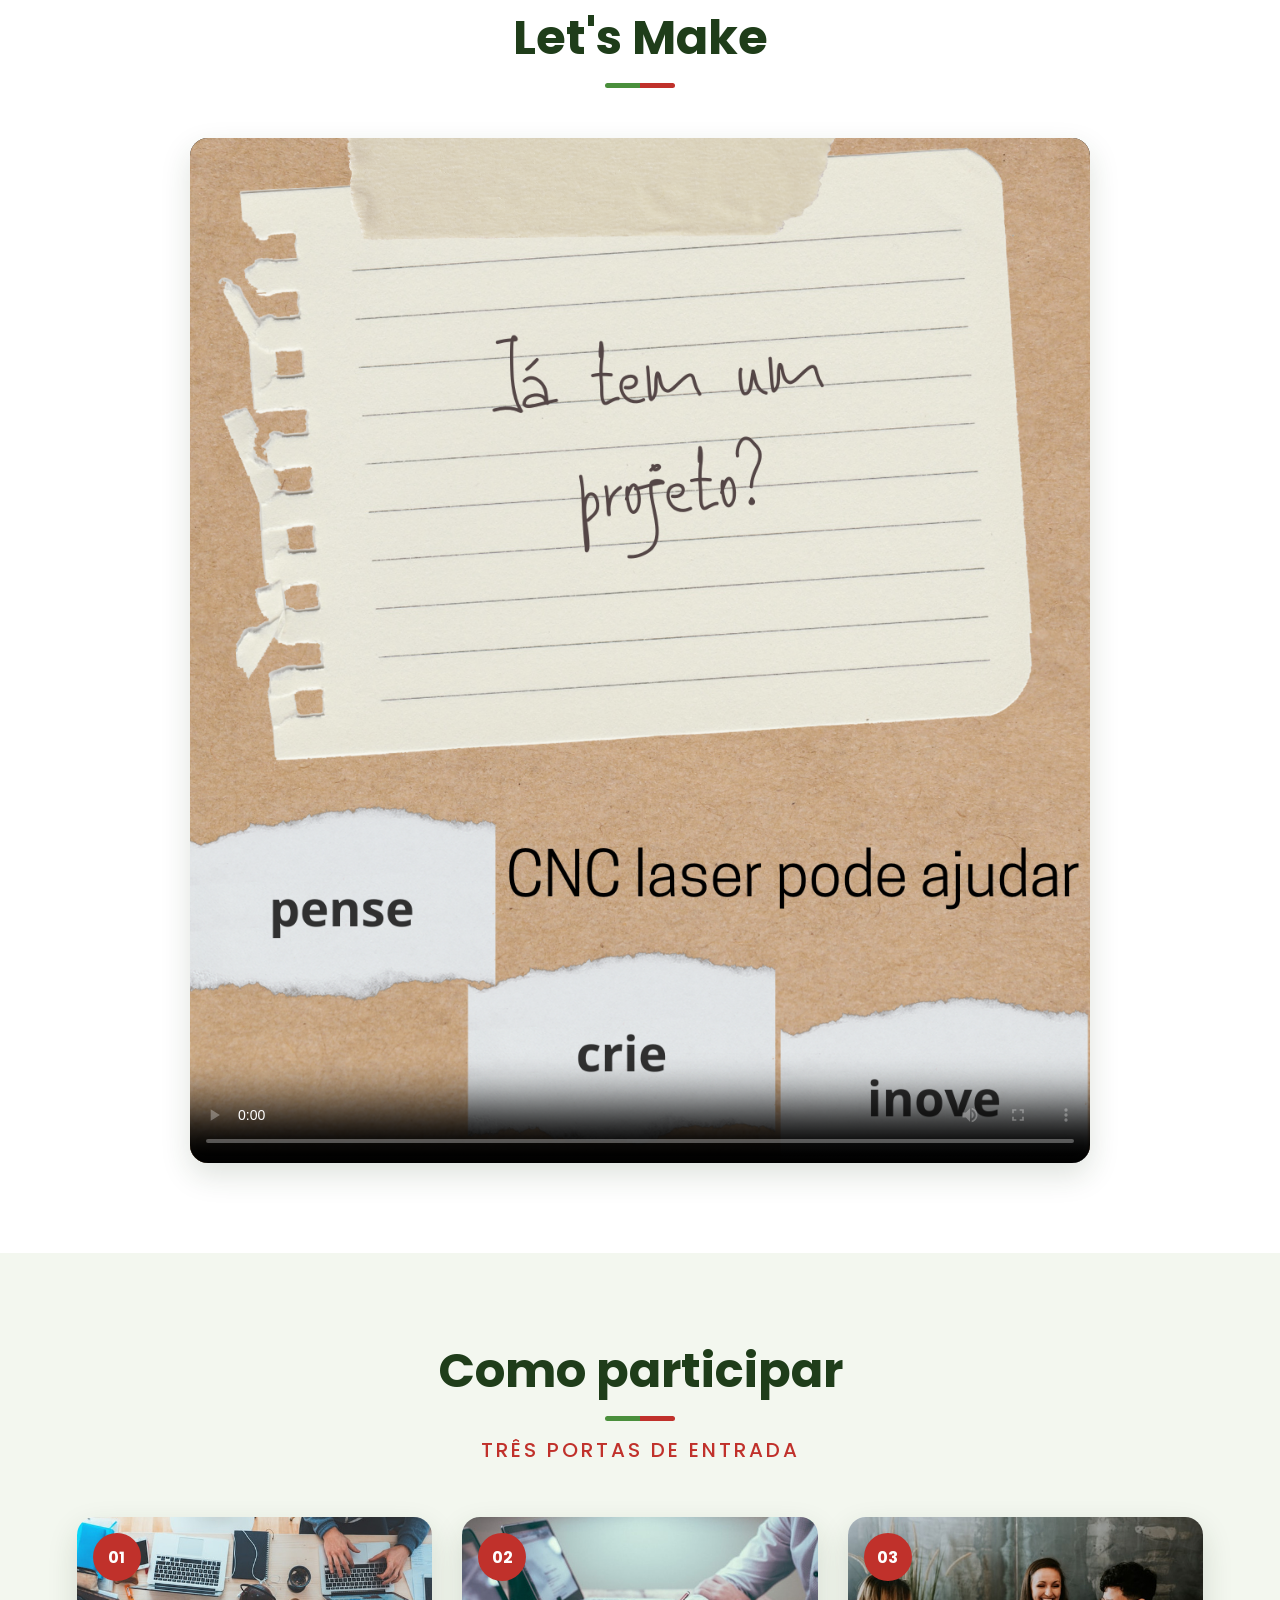
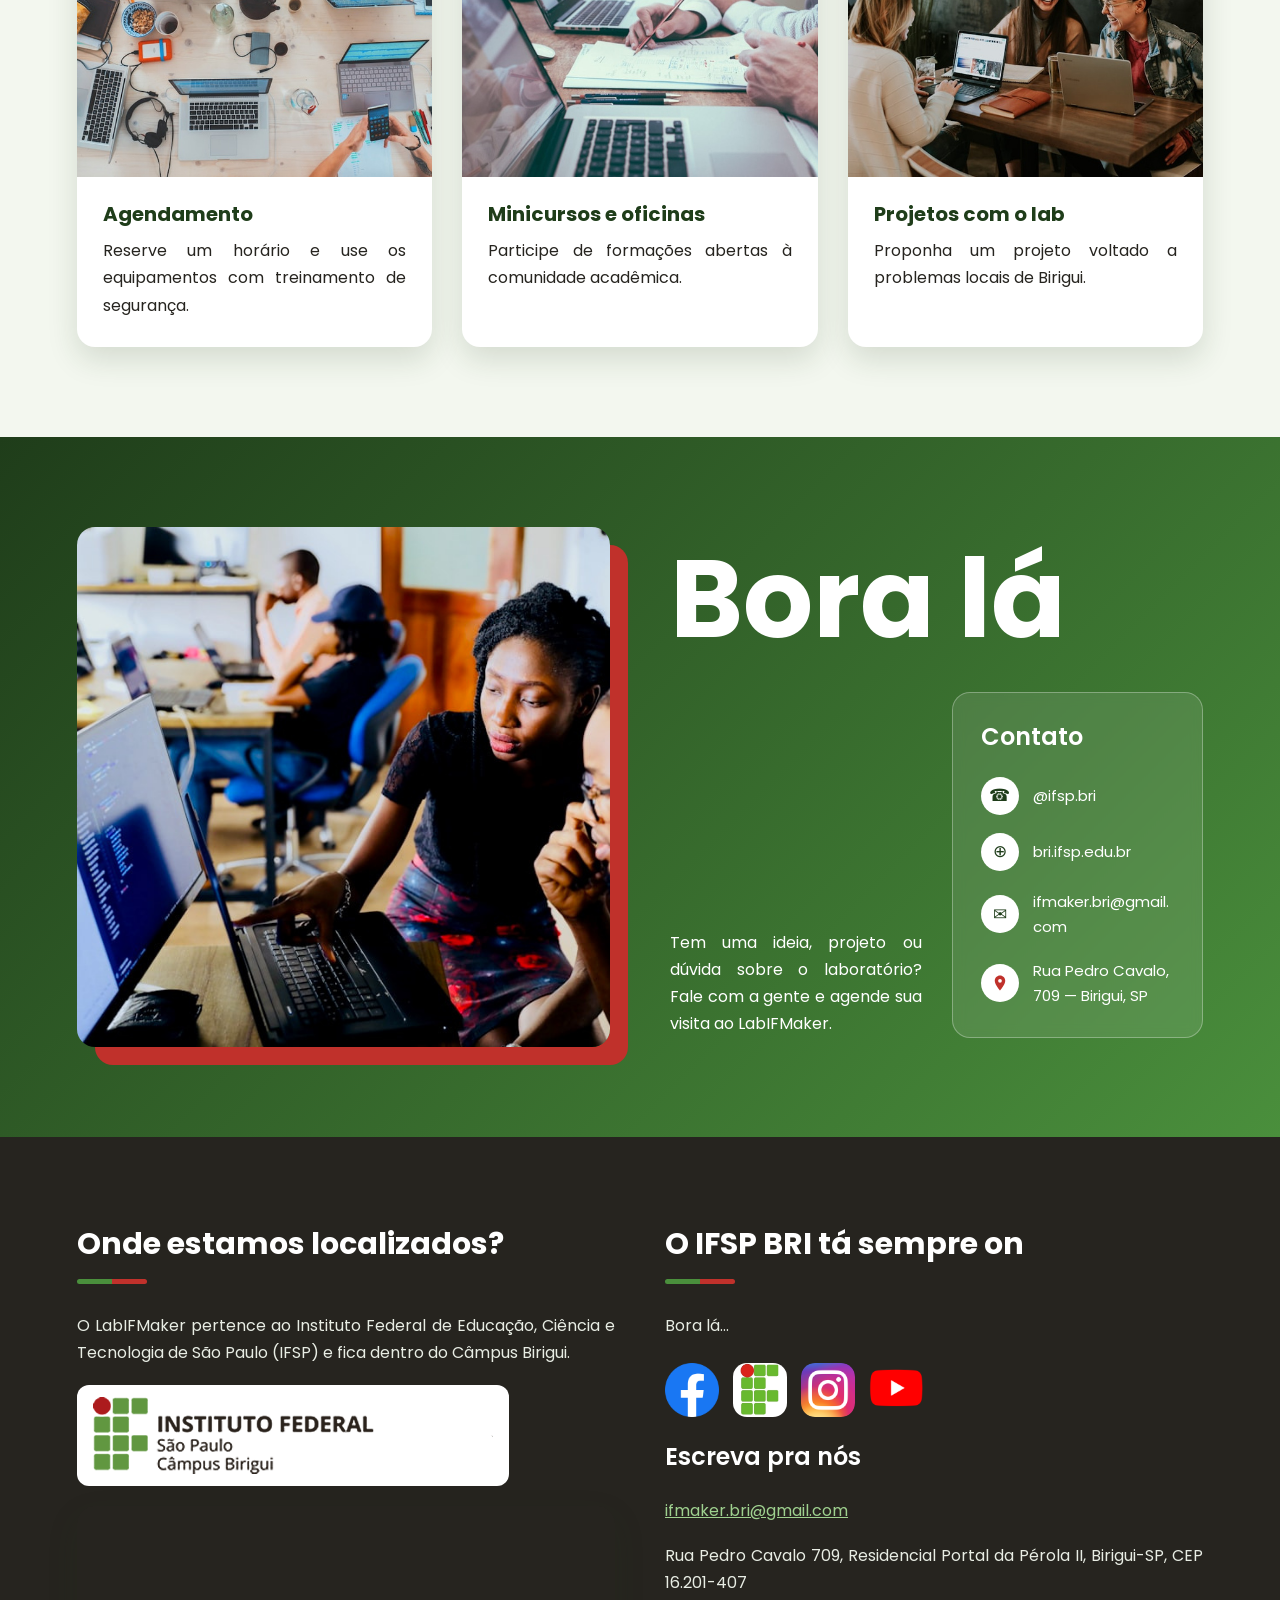
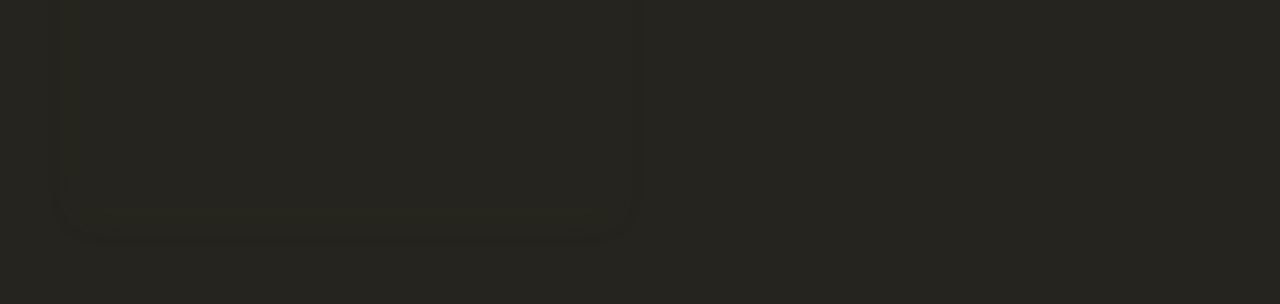
==== commit 5ae8577b: "tudo ok" ====
--- a/index.html
+++ b/index.html
@@ -37,7 +37,7 @@
 
   <section class="duas">
     <div>
-      <h2 class="titulo">Bem-vindos</h2>
+      <h2 class="titulo">Bem-vindo</h2>
       <p>Aqui construímos conhecimento de forma colaborativa e desenvolvemos projetos voltados aos problemas locais.</p>
       <p>Também acontecem eventos, minicursos, palestras e outras ações. Este é o nosso espaço de inovação.</p>
     </div>
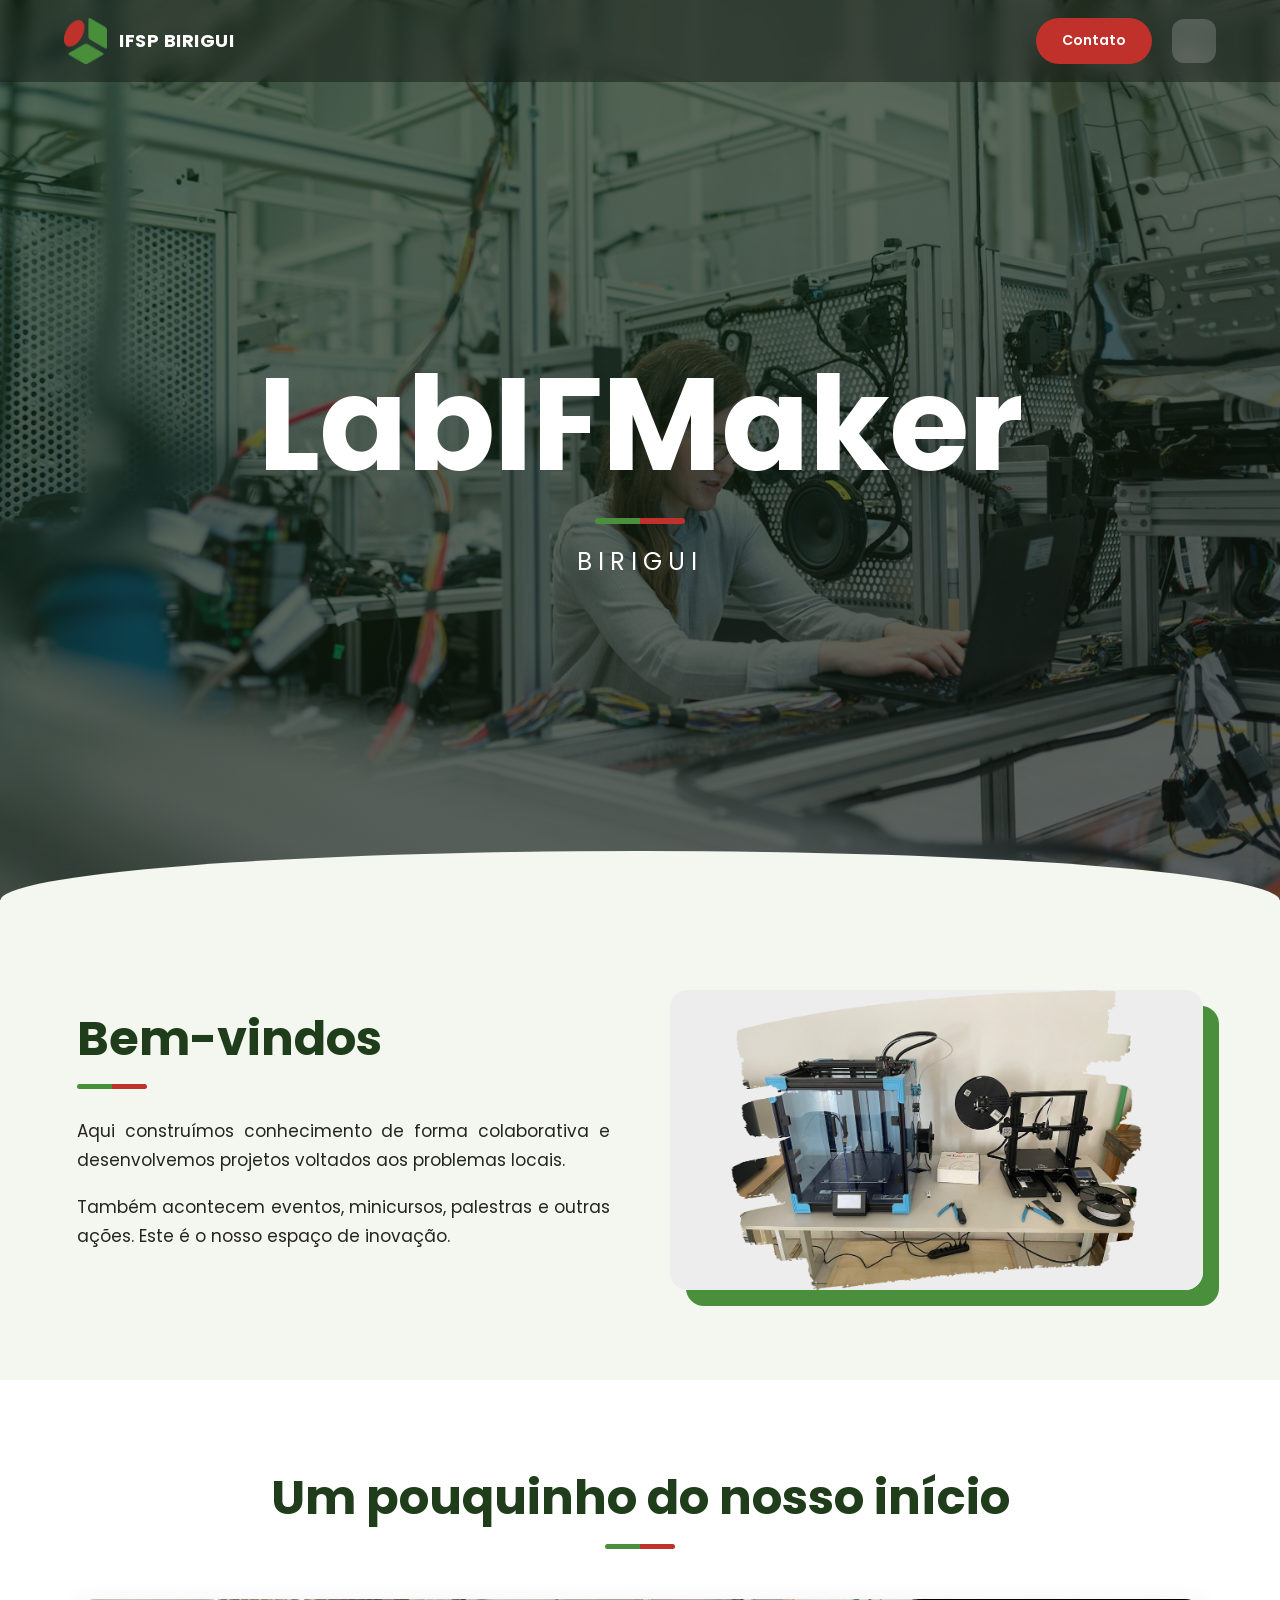
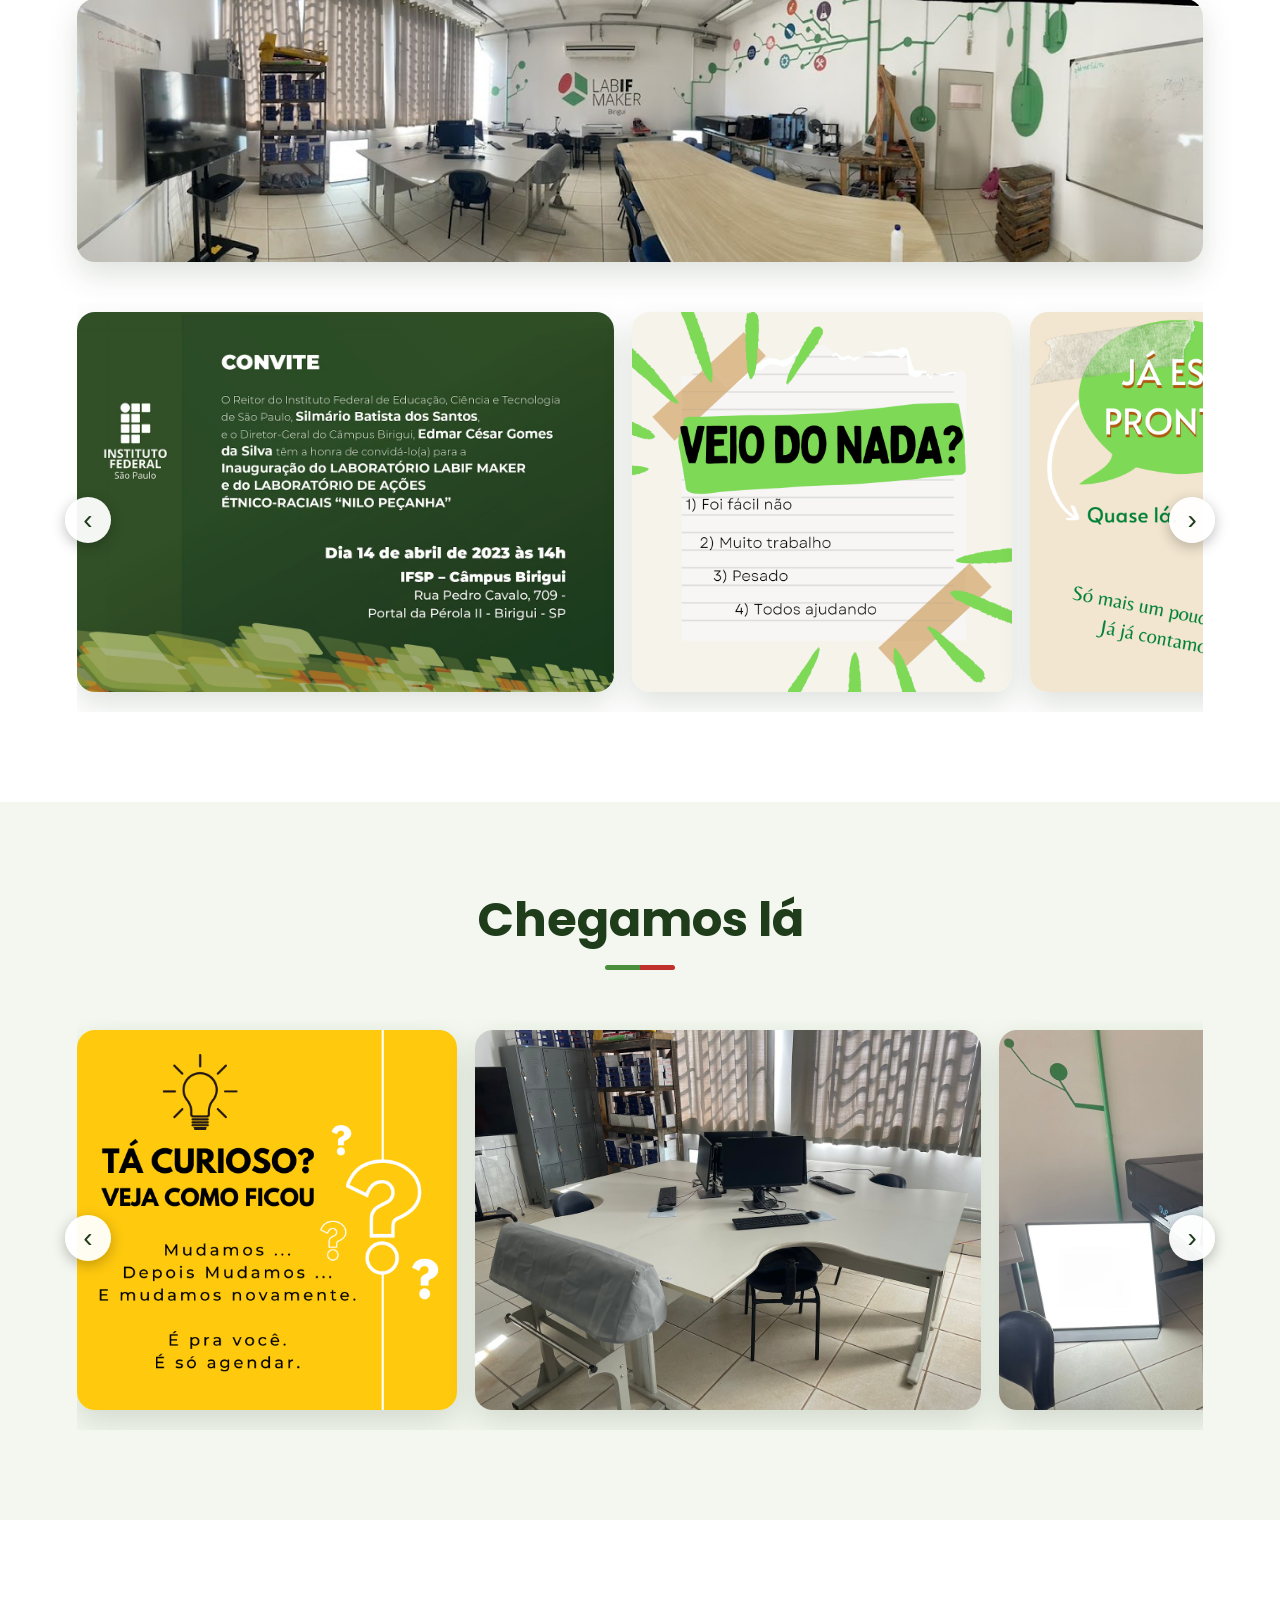
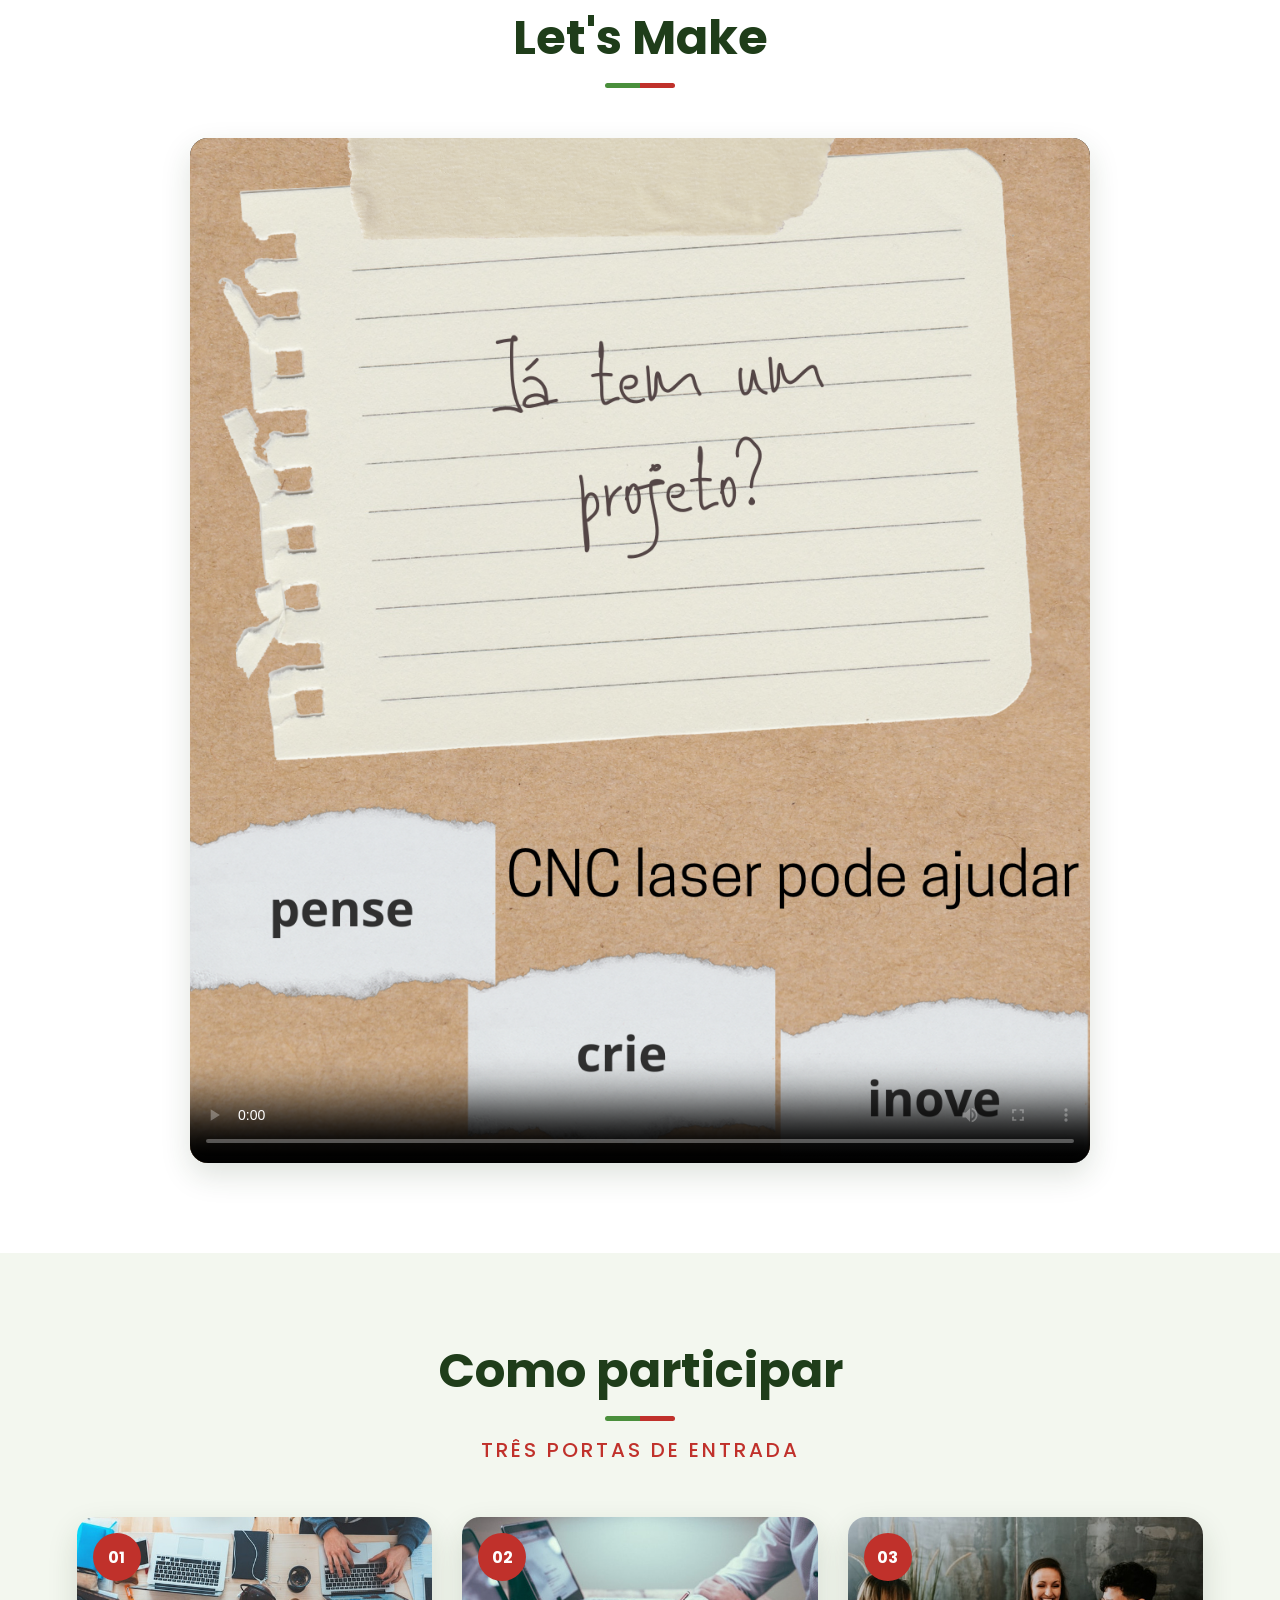
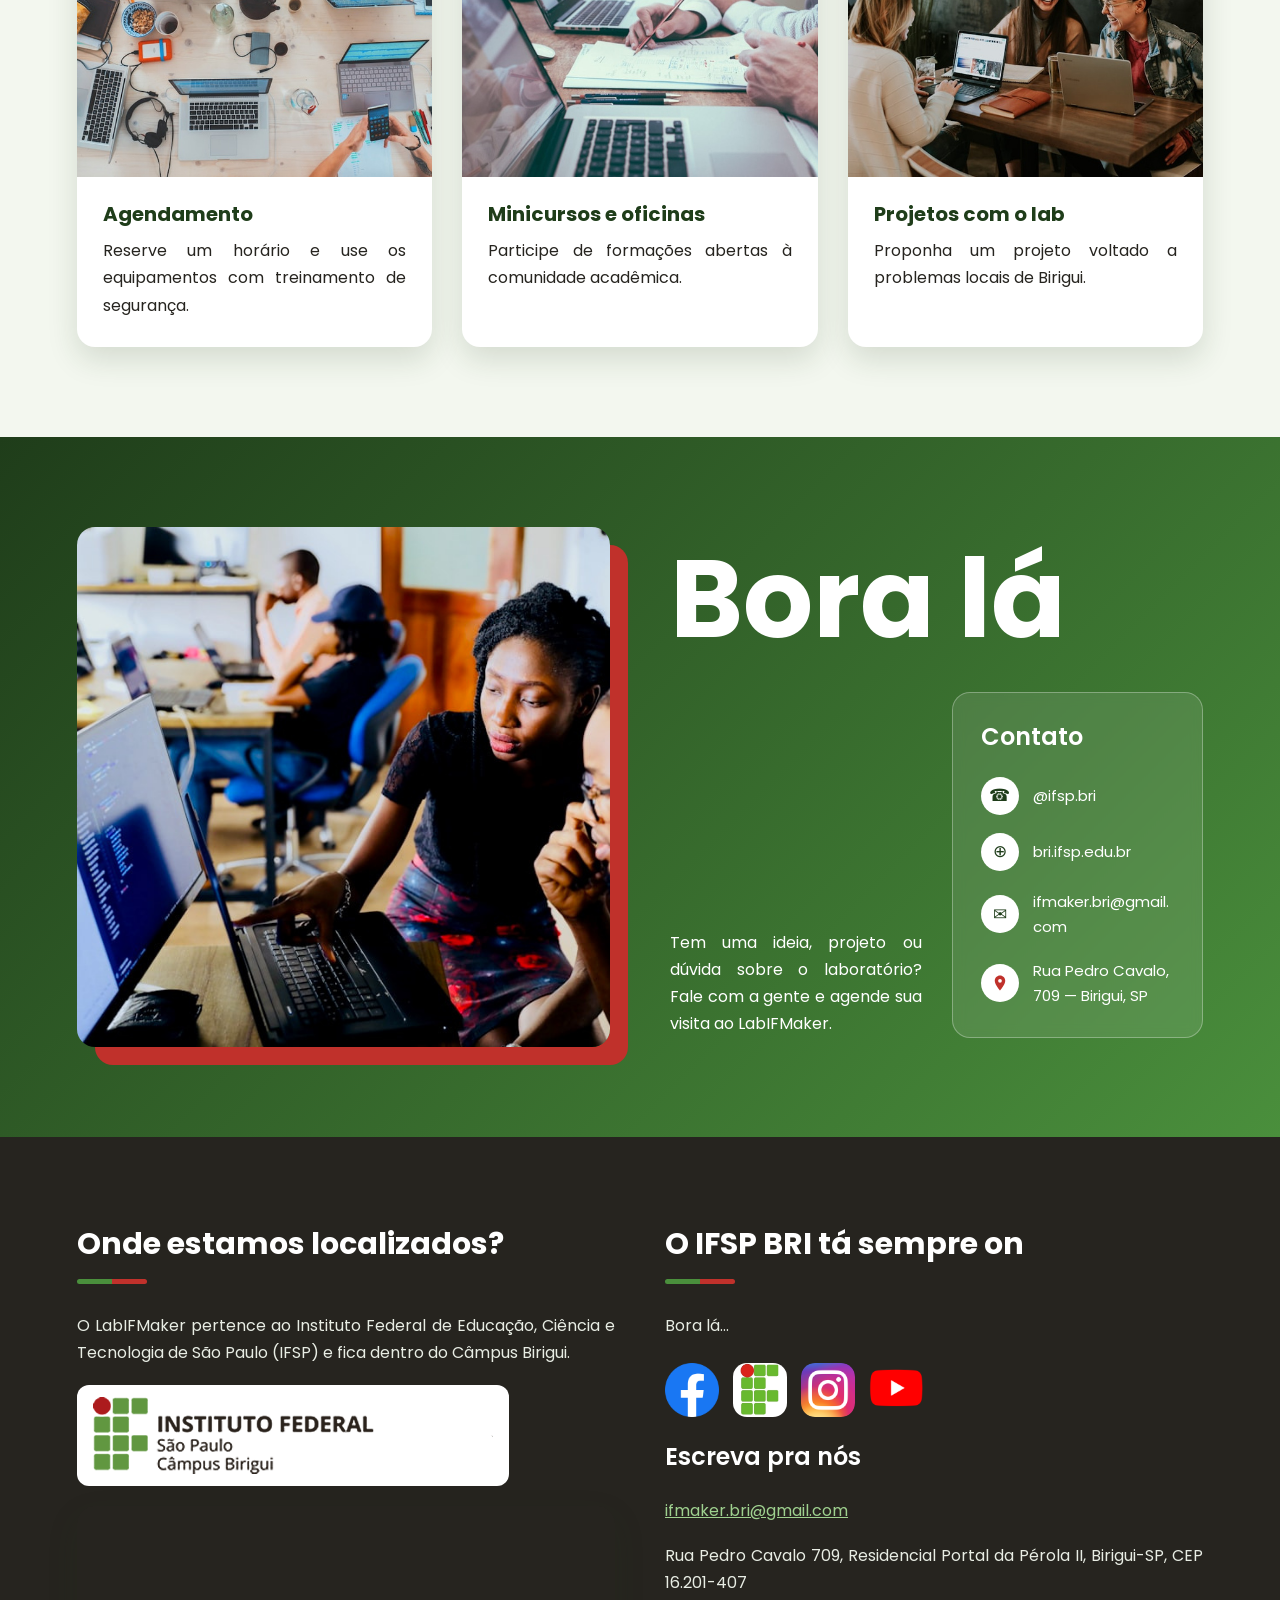
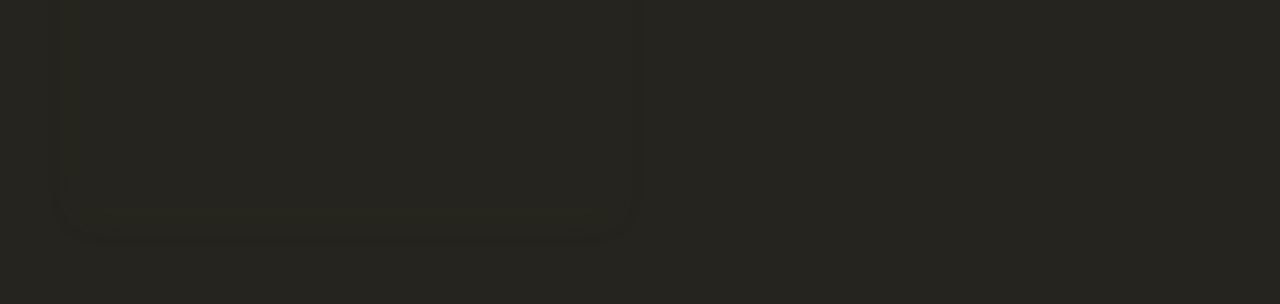
==== commit 70fba9bb: "ok" ====
--- a/index.html
+++ b/index.html
@@ -37,7 +37,7 @@
 
   <section class="duas">
     <div>
-      <h2 class="titulo">Bem-vindo</h2>
+      <h2 class="titulo">Bem-vindos</h2>
       <p>Aqui construímos conhecimento de forma colaborativa e desenvolvemos projetos voltados aos problemas locais.</p>
       <p>Também acontecem eventos, minicursos, palestras e outras ações. Este é o nosso espaço de inovação.</p>
     </div>
